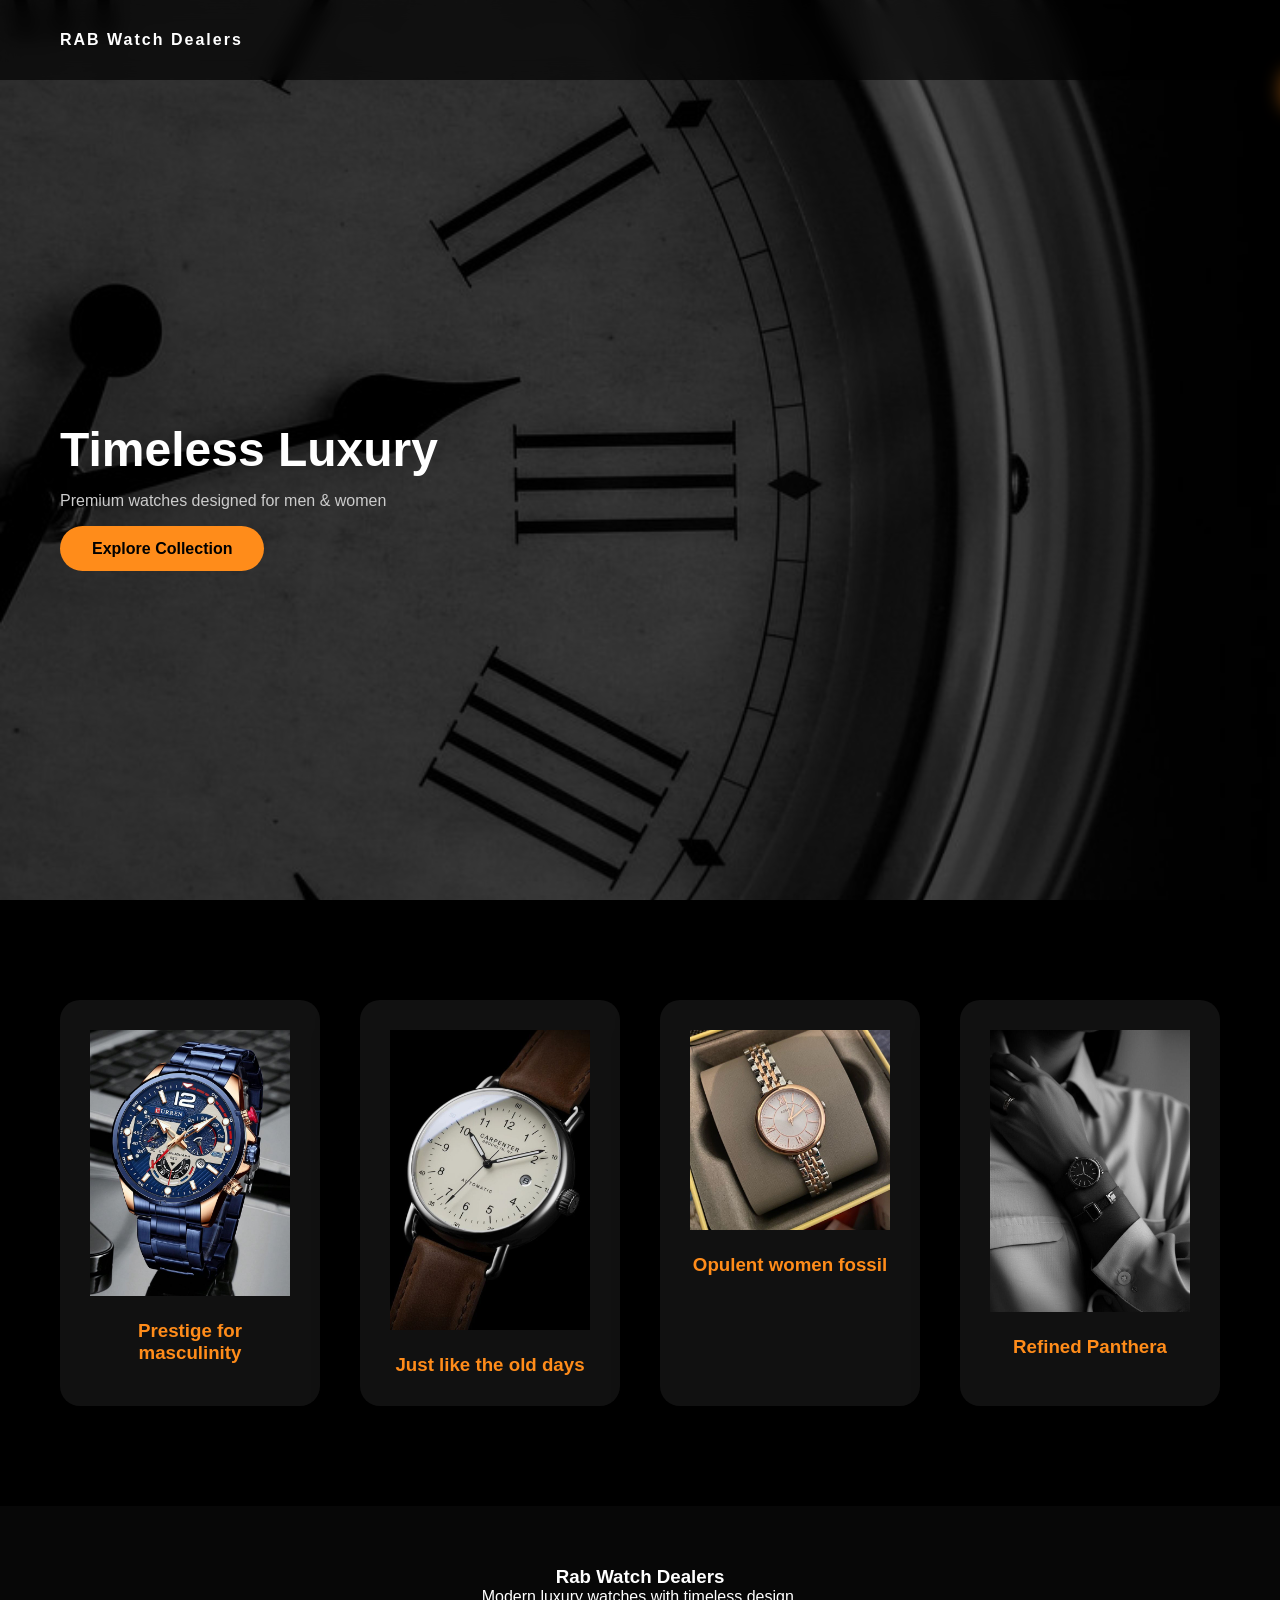
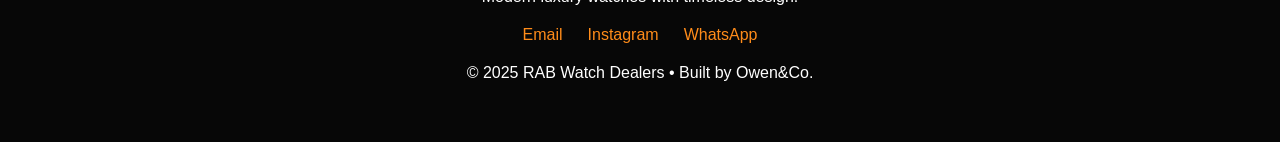
==== index.html @ 80308f70 "first commit" ====
<!DOCTYPE html>
<html lang="en">
<head>
  <meta charset="UTF-8">
  <meta name="viewport" content="width=device-width, initial-scale=1.0">
  <title>RAB Watch Dealers</title>
  <link rel="stylesheet" href="style.css">
  <link href="https://fonts.googleapis.com/css2?family=Playfair+Display:wght@500;600&family=Montserrat:wght@400;500;600&display=swap" rel="stylesheet">
</head>
<body>

  
  <nav class="navbar">
    <div class="logo">RAB Watch Dealers</div>
    <div class="menu-toggle" id="menuToggle">☰</div>

    <ul class="nav-links" id="navLinks">
      <li><a href="index.html" class="active">Home</a></li>
      <li><a href="products.html">Collections</a></li>
      <li><a href="contactus.html">Contact</a></li>
      <li><a href="about.html">About</a></li>
    </ul>
  </nav>

  <section class="hero" id="home">
    <div class="hero-text fade">
      <h1>Timeless Luxury</h1>
      <p>Premium watches designed for men & women</p>
      <a href="products.html" class="cta-btn">Explore Collection</a>
    </div>
  </section>

  
  <section class="collections" id="collections">
    <div class="collection-card fade">
      <img src="images/rabcurren.jpg" alt="Men Watch">
      <h3>Prestige for masculinity</h3>
    </div>

    <div class="collection-card fade">
      <img src="images/rabCarpenter.jpg" alt="Men Watch">
      <h3>Just like the old days</h3>
    </div>

    <div class="collection-card fade">
      <img src="images/rabfossil.jpg" alt="Women Watch">
      <h3>Opulent women fossil</h3>
    </div>

     <div class="collection-card fade">
      <img src="images/rabPanthera.jpg" alt="Women Watch">
      <h3>Refined Panthera</h3>
    </div>
  
  </section>
  

  
  <footer class="footer" id="footer">
    <div class="footer-content fade">
      <h3>Rab Watch Dealers</h3>
      <p>Modern luxury watches with timeless design.</p>

      <div class="socials">
        <a href="mailto:owenicardi254@gmail.com">Email</a>
        <a href="https://instagram.com/owenicardi17" target="_blank">Instagram</a>
        <a href="https://wa.me/254742184483" target="_blank">WhatsApp</a>
      </div>

      <span class="copyright">
        © 2025 RAB Watch Dealers • Built by Owen&Co.
      </span>
    </div>
  </footer>

  <script>
    
    const menuToggle = document.getElementById("menuToggle");
    const navLinks = document.getElementById("navLinks");

    menuToggle.addEventListener("click", () => {
      navLinks.classList.toggle("show");
    });

    
    const faders = document.querySelectorAll(".fade");

    const appearOnScroll = new IntersectionObserver(entries => {
      entries.forEach(entry => {
        if (entry.isIntersecting) {
          entry.target.classList.add("show");
        }
      });
    }, { threshold: 0.2 });

    faders.forEach(fade => {
      appearOnScroll.observe(fade);
    });
  </script>
  <script>
  const navbar = document.querySelector(".navbar");

  window.addEventListener("scroll", () => {
    if (window.scrollY > 60) {
      navbar.classList.add("scrolled");
    } else {
      navbar.classList.remove("scrolled");
    }
  });
</script>


</body>
</html>
---- style.css ----
* {
  margin: 0;
  padding: 0;
  box-sizing: border-box;
  font-family: Arial, sans-serif;
  scroll-behavior: smooth;
}

body {
  background: #0b0b0b;
  color: #ffffff;
}


.navbar {
  position: fixed;
  top: 0;
  width: 100%;
  height: 80px;
  padding: 0 60px;
  display: flex;
  justify-content: space-between;
  align-items: center;
  background: rgba(0,0,0,0.65);
  backdrop-filter: blur(10px);
  z-index: 1000;
}

.navbar.scrolled {
  background: rgba(10, 10, 10, 0.85);
  box-shadow: 0 10px 30px rgba(0,0,0,0.7);
}

.nav-links {
  position: fixed;
  top: 0;
  right: -250px; 
  height: 100vh;
  width: 250px;
  background: #111;
  display: flex;
  flex-direction: column;
  gap: 20px;
  padding-top: 80px;
  transition: right 0.4s ease; 
  z-index: 999;
}

.nav-links.show {
  right: 0;
}

.nav-links li a {
  color: white;
  font-size: 18px;
}


.nav-links a {
  position: relative;
  padding: 10px 18px;
  border-radius: 14px;

  background: rgba(255, 255, 255, 0.08);
  backdrop-filter: blur(10px);
  -webkit-backdrop-filter: blur(10px);

  border: 1px solid rgba(255,255,255,0.15);
  transition: 
    transform 0.3s ease,
    box-shadow 0.3s ease,
    background 0.3s ease,
    color 0.3s ease;
}
.nav-links a:hover {
  color: #ff8c1a;
  transform: translateY(-2px);
  box-shadow:
    0 0 20px rgba(255,140,26,0.35),
    0 10px 25px rgba(0,0,0,0.7);
  background: rgba(255, 140, 26, 0.12);
}
.nav-links a.active {
  color: #ff8c1a;
  box-shadow:
    0 0 18px rgba(255,140,26,0.4);
}


.logo {
  font-weight: bold;
  letter-spacing: 2px;
}

.menu-toggle {
  display: none;
  font-size: 1.8rem;
  cursor: pointer;
}

.nav-links {
  list-style: none;
  display: flex;
  gap: 30px;
}

.nav-links a {
  color: white;
  text-decoration: none;
  transition: color 0.3s ease;
}

.nav-links a:hover,
.nav-links a.active {
  color: #ff8c1a;
}

.hero {
  min-height: 100vh;
  background-image: url("images/rabwd.jpg");
  background-size: cover;
  background-position: center;
  position: relative;

  display: flex;
  align-items: center;
  padding: 0 60px;
}

.hero::before {
  content: "";
  position: absolute;
  inset: 0;
  background: rgba(0,0,0,0.65);
}

.hero-text {
  position: relative;
  max-width: 500px;
  margin-top: 80px;
}

.hero-text h1 {
  font-size: 3rem;
  margin-bottom: 15px;
}

.hero-text p {
  color: #ccc;
  margin-bottom: 30px;
}

.cta-btn {
  padding: 14px 32px;
  background: #ff8c1a;
  color: black;
  border-radius: 30px;
  text-decoration: none;
  font-weight: bold;
}

.page-header {
  padding-top: 140px;
  text-align: center;
  margin-bottom: 60px;
}

.page-header p {
  color: #bbb;
}

.products-grid {
  display: grid;
  grid-template-columns: repeat(auto-fit, minmax(220px, 1fr));
  gap: 30px;
  padding: 80px 60px;
}

.product-card {
  background: rgba(255, 255, 255, 0.08);
  backdrop-filter: blur(14px);
  -webkit-backdrop-filter: blur(14px);

  border: 1px solid rgba(255, 255, 255, 0.15);
  border-radius: 20px;

  padding: 25px;
  text-align: center;

  box-shadow: 0 20px 40px rgba(0,0,0,0.6);

  transition:
    transform 0.4s ease,
    box-shadow 0.4s ease,
    border 0.4s ease;
}

.product-card img {
  width: 100%;
  height: 220px;
  object-fit: cover;
  border-radius: 12px;
  transition: transform 0.4s ease;
}

.product-card h3 {
  margin: 15px 0 8px;
  font-size: 1.05rem;
  letter-spacing: 1px;
}

.product-card p {
  color: #ff8c1a;
  font-weight: bold;
  font-size: 0.95rem;
}

.product-card:hover {
  transform: translateY(-12px);
  border: 1px solid rgba(255, 140, 26, 0.5);
  box-shadow:
    0 30px 60px rgba(0,0,0,0.8),
    0 0 25px rgba(255,140,26,0.25);
}

.product-card:hover img {
  transform: scale(1.08);
}

.collections {
  padding: 100px 60px;
  display: flex;
  justify-content: center;
  gap: 40px;
}

.collection-card {
  background: #111;
  padding: 30px;
  border-radius: 20px;
  width: 260px;
  text-align: center;
  animation: float 4s ease-in-out infinite;
  box-shadow: 0 20px 40px rgba(0,0,0,0.6);
  text-decoration: none;
  color: white;
}

.collection-card img {
  width: 100%;
  margin-bottom: 20px;
}

.collection-card h3 {
  color: #ff8c1a;
}

@keyframes float {
  0%, 100% { transform: translateY(0); }
  50% { transform: translateY(-12px); }
}

.footer {
  background: #070707;
  padding: 60px 20px;
  text-align: center;
}

.socials {
  margin: 20px 0;
  display: flex;
  justify-content: center;
  gap: 25px;
}

.socials a {
  color: #ff8c1a;
  text-decoration: none;
}

.fade {
  opacity: 0;
  transform: translateY(30px);
  transition: all 0.8s ease;
}

.fade.show {
  opacity: 1;
  transform: translateY(0);
}

@media (max-width: 768px) {
  .menu-toggle {
    display: block;
  }

  .nav-links {
    position: absolute;
    top: 80px;
    left: 0;
    width: 100%;
    background: #0b0b0b;
    flex-direction: column;
    align-items: center;
    display: none;
    padding: 25px 0;
  }

  .nav-links.show {
    display: flex;
  }

  .hero {
    text-align: center;
    padding: 0 20px;
  }

  .hero-text {
    margin-top: 100px;
  }

  .collections {
    flex-direction: column;
    align-items: center;
  }

  .products-grid {
    padding: 60px 20px;
    gap: 20px;
  }

  .product-card img {
    height: 180px;
  }
}

.contact-section {
  min-height: 100vh;
  padding: 160px 20px 100px;
  display: flex;
  flex-direction: column;
  align-items: center;
  text-align: center;
}

.contact-section h2 {
  font-size: 2.4rem;
  letter-spacing: 2px;
  margin-bottom: 15px;
}

.contact-section p {
  color: #cfcfcf;
  max-width: 600px;
  line-height: 1.7;
}

.contact-wrapper {
  width: 100%;
  max-width: 900px;
  margin-top: 70px;
  display: grid;
  grid-template-columns: 1fr 1fr;
  gap: 40px;
}

.contact-info,
.contact-socials {
  background: rgba(255, 255, 255, 0.07);
  backdrop-filter: blur(18px);
  -webkit-backdrop-filter: blur(18px);
  border: 1px solid rgba(255, 255, 255, 0.15);
  border-radius: 22px;
  padding: 40px 35px;
  box-shadow: 0 25px 50px rgba(0,0,0,0.65);
  transition: transform 0.4s ease, box-shadow 0.4s ease;
}

.contact-info:hover,
.contact-socials:hover {
  transform: translateY(-8px);
  box-shadow: 0 35px 70px rgba(0,0,0,0.8);
}

.info-box {
  margin-bottom: 30px;
}

.info-box:last-child {
  margin-bottom: 0;
}

.info-box span {
  display: block;
  font-size: 0.7rem;
  letter-spacing: 3px;
  color: #ff8c1a;
  margin-bottom: 6px;
}

.info-box p {
  font-size: 1.15rem;
  font-weight: 600;
}

.contact-socials h3 {
  margin-bottom: 25px;
  letter-spacing: 1.5px;
}

.social-icons {
  display: flex;
  flex-direction: column;
  gap: 18px;
}

.social-icons a {
  padding: 14px 18px;
  border-radius: 40px;
  background: rgba(255, 140, 26, 0.12);
  border: 1px solid rgba(255, 140, 26, 0.45);
  color: #ff8c1a;
  text-decoration: none;
  font-weight: 600;
  transition: all 0.35s ease;
}

.social-icons a:hover {
  background: rgba(255, 140, 26, 0.28);
  box-shadow: 0 0 30px rgba(255, 140, 26, 0.55);
  transform: translateY(-3px);
}

@media (max-width: 768px) {
  .contact-wrapper {
    grid-template-columns: 1fr;
  }

  .contact-section h2 {
    font-size: 2rem;
  }
}

.about-hero {
  min-height: 70vh;
  padding: 180px 20px 120px;
  text-align: center;
  background: linear-gradient(
    rgba(0,0,0,0.7),
    rgba(0,0,0,0.9)
  ), url("images/rabwd.jpg");
  background-size: cover;
  background-position: center;
}

.about-hero h1 {
  font-size: 3rem;
  margin-bottom: 20px;
}

.about-hero p {
  max-width: 700px;
  margin: auto;
  color: #d0d0d0;
  line-height: 1.8;
}
.about-section {
  max-width: 900px;
  margin: 120px auto;
  padding: 0 20px;
  text-align: center;
}

.about-section h2 {
  font-size: 2rem;
  margin-bottom: 20px;
}

.about-section p {
  color: #cfcfcf;
  line-height: 1.8;
}

.ceo-section {
  max-width: 1000px;
  margin: 140px auto;
  padding: 0 20px;
  display: flex;
  align-items: center;
  gap: 60px;
}

.ceo-img {
  width: 300px;
  border-radius: 20px;
  box-shadow: 0 30px 60px rgba(0,0,0,0.7);
}

.ceo-text h2 {
  margin-bottom: 20px;
}

.ceo-text p {
  color: #d0d0d0;
  line-height: 1.8;
}

@media (max-width: 768px) {
  .about-hero h1 {
    font-size: 2.2rem;
  }

  .ceo-section {
    flex-direction: column;
    text-align: center;
  }

  .ceo-img {
    width: 240px;
  }
}

.menu-icon {
  display: none;
  font-size: 1.9rem;
  cursor: pointer;
  color: #fff;
}

@media (max-width: 768px) {
  .menu-icon {
    display: block;
  }

  .nav-links {
    position: absolute;
    top: 80px;
    left: 0;
    width: 100%;
    background: #0b0b0b;
    flex-direction: column;
    align-items: center;
    display: none;
    padding: 25px 0;
  }

  .nav-links.show {
    display: flex;
  }
}

.products-grid {
  display: grid;
  grid-template-columns: repeat(auto-fit, minmax(230px, 1fr));
  gap: 30px;
  padding: 120px 60px 80px;
  max-width: 1200px;
  margin: auto;
  background: transparent;
}

.products-grid a {
  display: flex;
  flex-direction: column;
  justify-content: space-between;

  background: rgba(255, 255, 255, 0.08);
  border: 1px solid rgba(255, 255, 255, 0.16);

  border-radius: 18px;
  padding: 18px;

  backdrop-filter: blur(14px);
  -webkit-backdrop-filter: blur(14px);

  text-decoration: none;
  color: white;
  box-shadow: 0 18px 35px rgba(0,0,0,0.55);

  transition: 
    transform .35s ease,
    box-shadow .35s ease,
    border .35s ease;
}

.products-grid img {
  width: 100%;
  height: 220px;
  object-fit: cover;
  border-radius: 12px;
  margin-bottom: 12px;
  transition: transform .35s ease;
}

.products-grid h3 {
  font-size: 1.05rem;
  letter-spacing: .8px;
  margin: 6px 0 4px;
  color: #ffb347;  
}

.products-grid p {
  margin-top: auto;
  font-size: .95rem;
  font-weight: 700;
  color: #ff8c1a;
}

.products-grid a:hover {
  transform: translateY(-10px);
  border-color: rgba(255,140,26,.55);
  box-shadow:
    0 28px 55px rgba(0,0,0,.8),
    0 0 24px rgba(255,140,26,.28);
}

.products-grid a:hover img {
  transform: scale(1.05);
}

@media (max-width: 768px){
  .products-grid{
    padding: 100px 20px 60px;
    gap: 20px;
  }

  .products-grid img{
    height: 180px;
  }
}
.product-categories{
  text-align:center;
  padding:60px 20px 10px;
}

.product-categories h2{
  color:white;
  font-size:2.2rem;
  margin-bottom:25px;
  letter-spacing:1px;
}

.category-buttons{
  display:flex;
  justify-content:center;
  gap:20px;
  flex-wrap:wrap;
}

.cat-btn{
  padding:14px 26px;
  border-radius:50px;
  text-decoration:none;
  font-weight:600;
  letter-spacing:1px;
  background:#0d0d0d;
  color:#ffcc66;
  border:1px solid #ffcc66;
  transition:0.3s;
}

.cat-btn:hover{
  background:#ffcc66;
  color:#0d0d0d;
}

html{
  scroll-behavior:smooth;
}
.product-categories{
  padding-top: 120px;
}

.product-slogan {
  display: flex;
  justify-content: center;
  margin: 40px 0 60px;
}

.slogan-glass {
  background: rgba(255, 255, 255, 0.08);
  backdrop-filter: blur(12px);
  -webkit-backdrop-filter: blur(12px);
  border: 1px solid rgba(255, 255, 255, 0.15);
  border-radius: 20px;
  padding: 20px 40px;
  text-align: center;
  color: #ff8c1a;
  font-weight: bold;
  font-size: 1.2rem;
  box-shadow: 0 15px 30px rgba(0,0,0,0.5);
  transition: transform 0.3s ease, box-shadow 0.3s ease;
}

.slogan-glass:hover {
  transform: translateY(-5px);
  box-shadow: 0 20px 35px rgba(0,0,0,0.6), 0 0 25px rgba(255,140,26,0.3);
}
body {
  background:#000;  
}

.product-container h2,
.product-container p,
.product-container .price {
  color:#ffffff;
}

.btn {
  background:#ffffff;
  color:#000000;
}

.btn:hover{
  opacity:.8;
}
.contact-whatsapp{
  text-align:center;
  margin-top:40px;
  padding:30px 20px;
  background:#0f1320; 
  border-radius:18px;
  border:1px solid rgba(255,255,255,0.08);
}

.contact-whatsapp h3{
  color:white;
  font-family:'Playfair Display', serif;
  font-size:24px;
  margin-bottom:8px;
}

.contact-whatsapp p{
  color:#d6d6d6;
  font-family:'Montserrat', sans-serif;
  margin-bottom:18px;
}

.order-whatsapp{
  background:#25D366;
  color:#fff;
  padding:12px 26px;
  border-radius:30px;
  font-weight:600;
  text-decoration:none;
  display:inline-block;
  font-family:'Montserrat', sans-serif;
  transition:.3s;
  box-shadow:0 4px 12px rgba(0,0,0,0.25);
}

.order-whatsapp:hover{
  transform:translateY(-2px);
  box-shadow:0 6px 18px rgba(0,0,0,0.35);
}
.product-card{
  position: relative;
}

.add-cart{
  position: absolute;
  top: 10px;
  right: 10px;
  background: black;
  color: white;
  border: none;
  font-size: 18px;
  padding: 6px;
  border-radius: 6px;
  cursor: pointer;
}

.cart-container {
  max-width: 1000px;
  margin: 2rem auto;
  padding: 1rem;
}

.cart-item {
  display: flex;
  align-items: center;
  border-bottom: 1px solid #ddd;
  padding: 1rem 0;
  gap: 1rem;
}

.cart-item img {
  width: 100px;
  height: 100px;
  object-fit: cover;
  border-radius: 8px;
}

.item-details {
  flex: 1;
}

.item-details h4 {
  margin: 0;
  font-size: 1.2rem;
  font-weight: 600;
}

.item-details p {
  margin: 0.2rem 0;
  font-size: 1rem;
  color: white;
}

.remove-item {
  background-color: #ff4d4d;
  border: none;
  color: white;
  padding: 0.4rem 0.8rem;
  border-radius: 5px;
  cursor: pointer;
  font-weight: 500;
  margin-top: 0.5rem;
}

.remove-item:hover {
  background-color: #e60000;
}

.cart-total {
  text-align: right;
  margin-top: 1.5rem;
  font-size: 1.3rem;
  font-weight: 600;
}

.clear-cart-btn {
  background-color: #333;
  color: white;
  padding: 0.6rem 1.2rem;
  border: none;
  border-radius: 6px;
  cursor: pointer;
  margin-top: 1rem;
  float: right;
  font-weight: 500;
}

.clear-cart-btn:hover {
  background-color: #555;
}


@media screen and (max-width: 768px) {
  .cart-item {
    flex-direction: column;
    text-align: center;
  }

  .cart-item img {
    margin-bottom: 0.5rem;
  }

  .cart-total {
    text-align: center;
  }

  .clear-cart-btn {
    float: none;
    display: block;
    margin: 1rem auto 0;
  }
}
.checkout{
  background:#111;
  color:white;
  padding:12px 18px;
  border:none;
  border-radius:6px;
  cursor:pointer;
  font-weight:600;
}

.checkout:hover{
  opacity:.8;
}
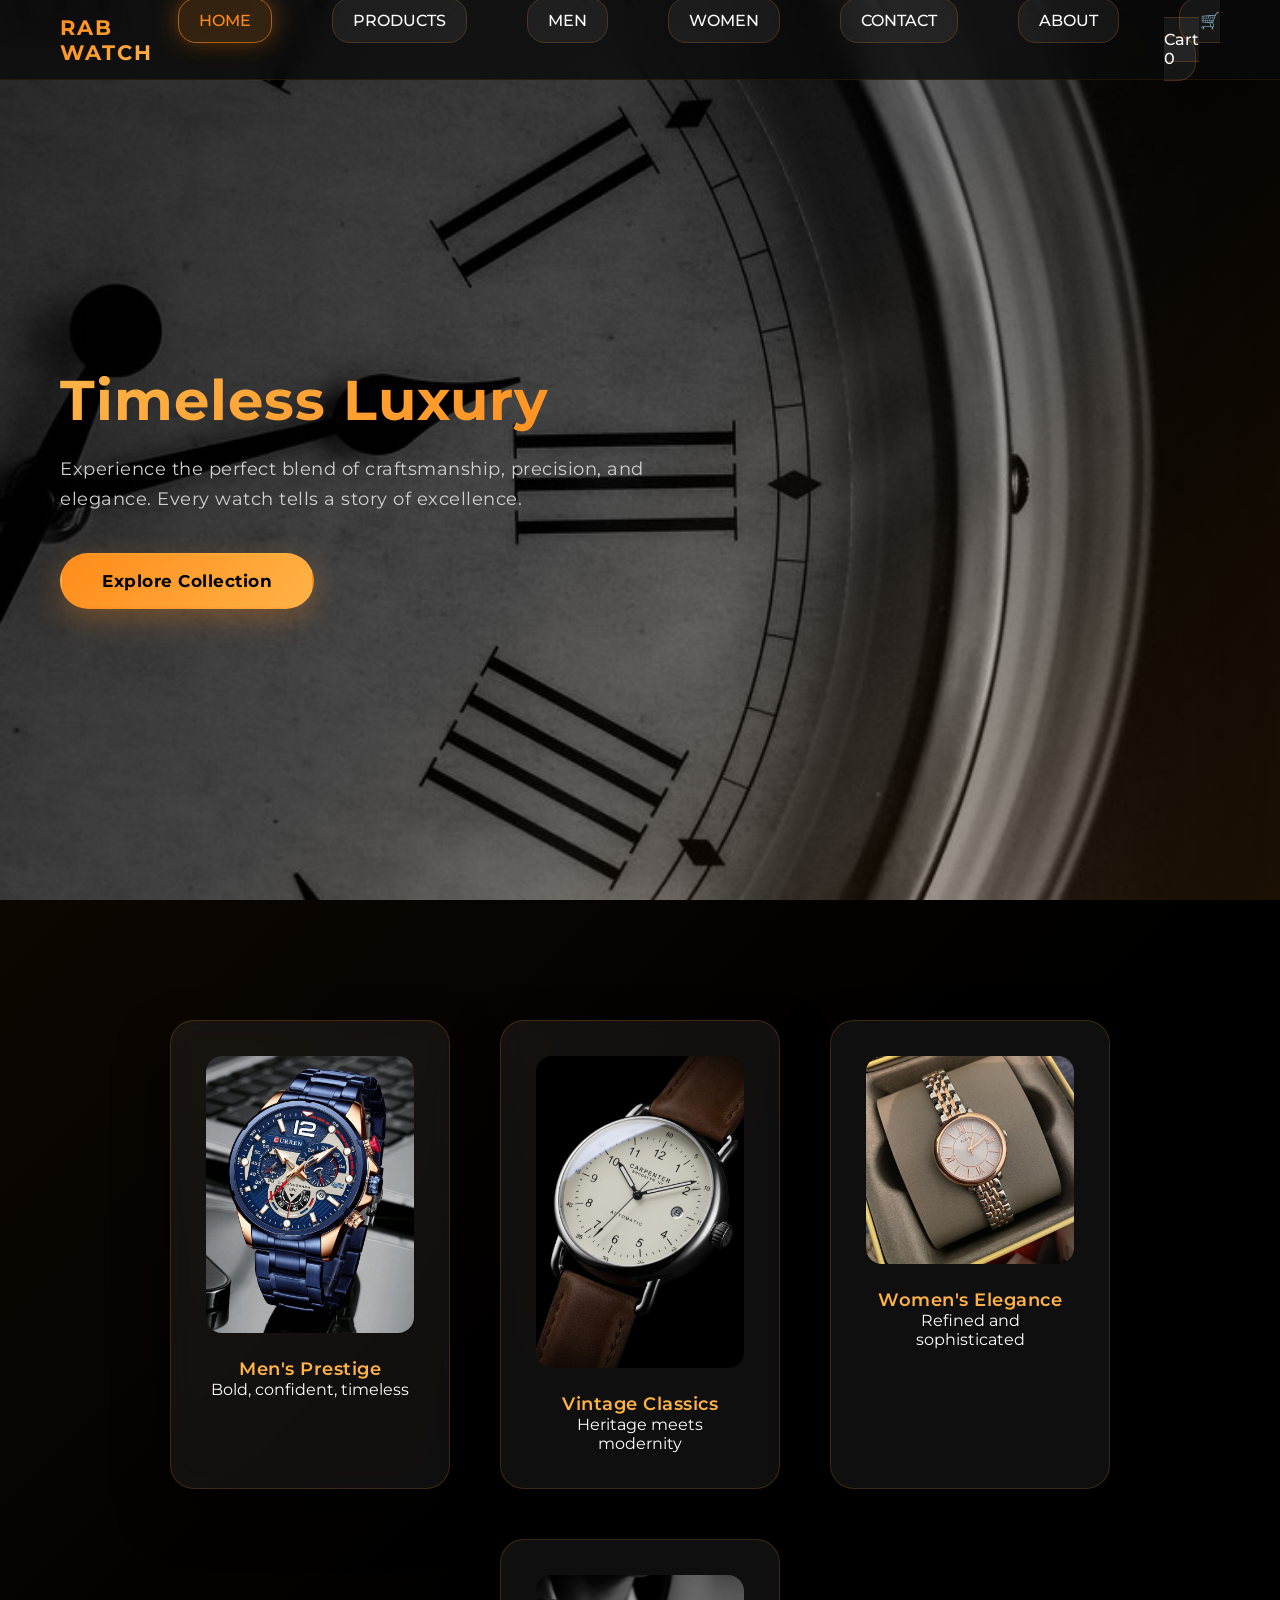
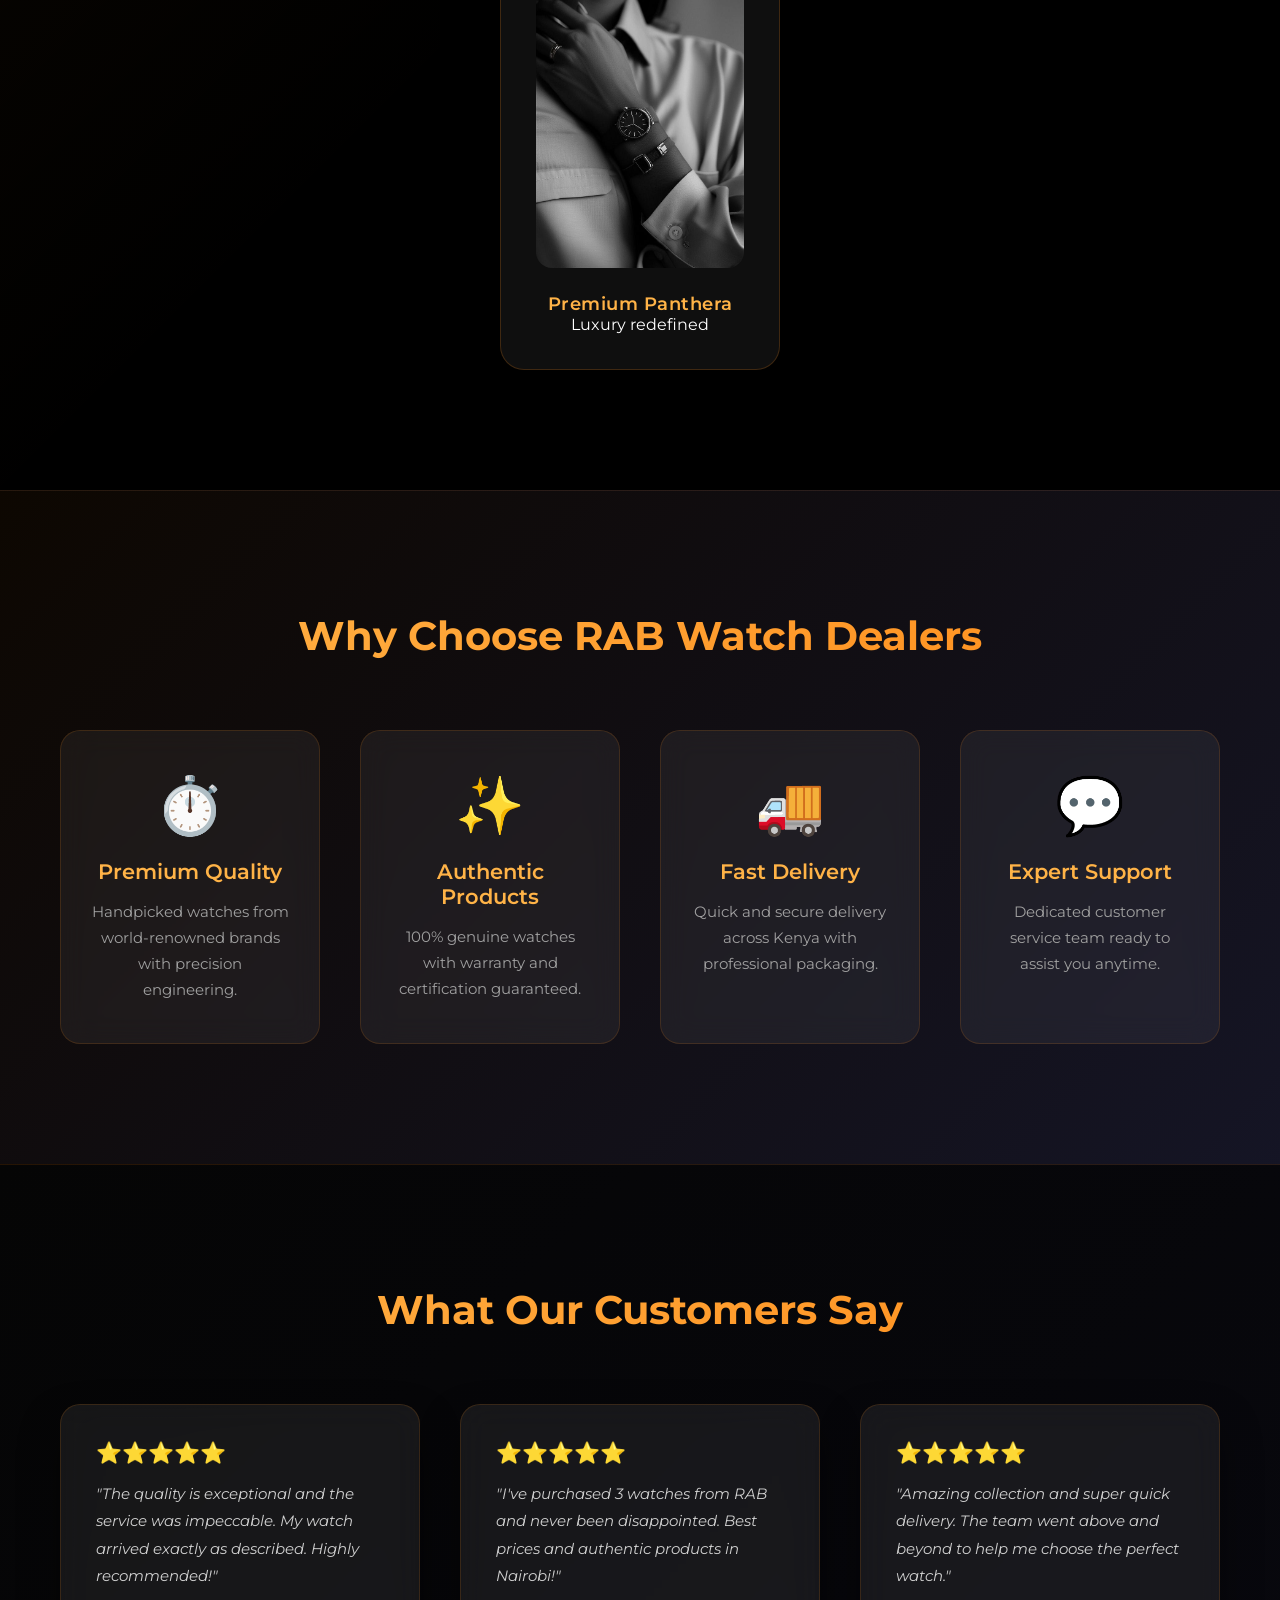
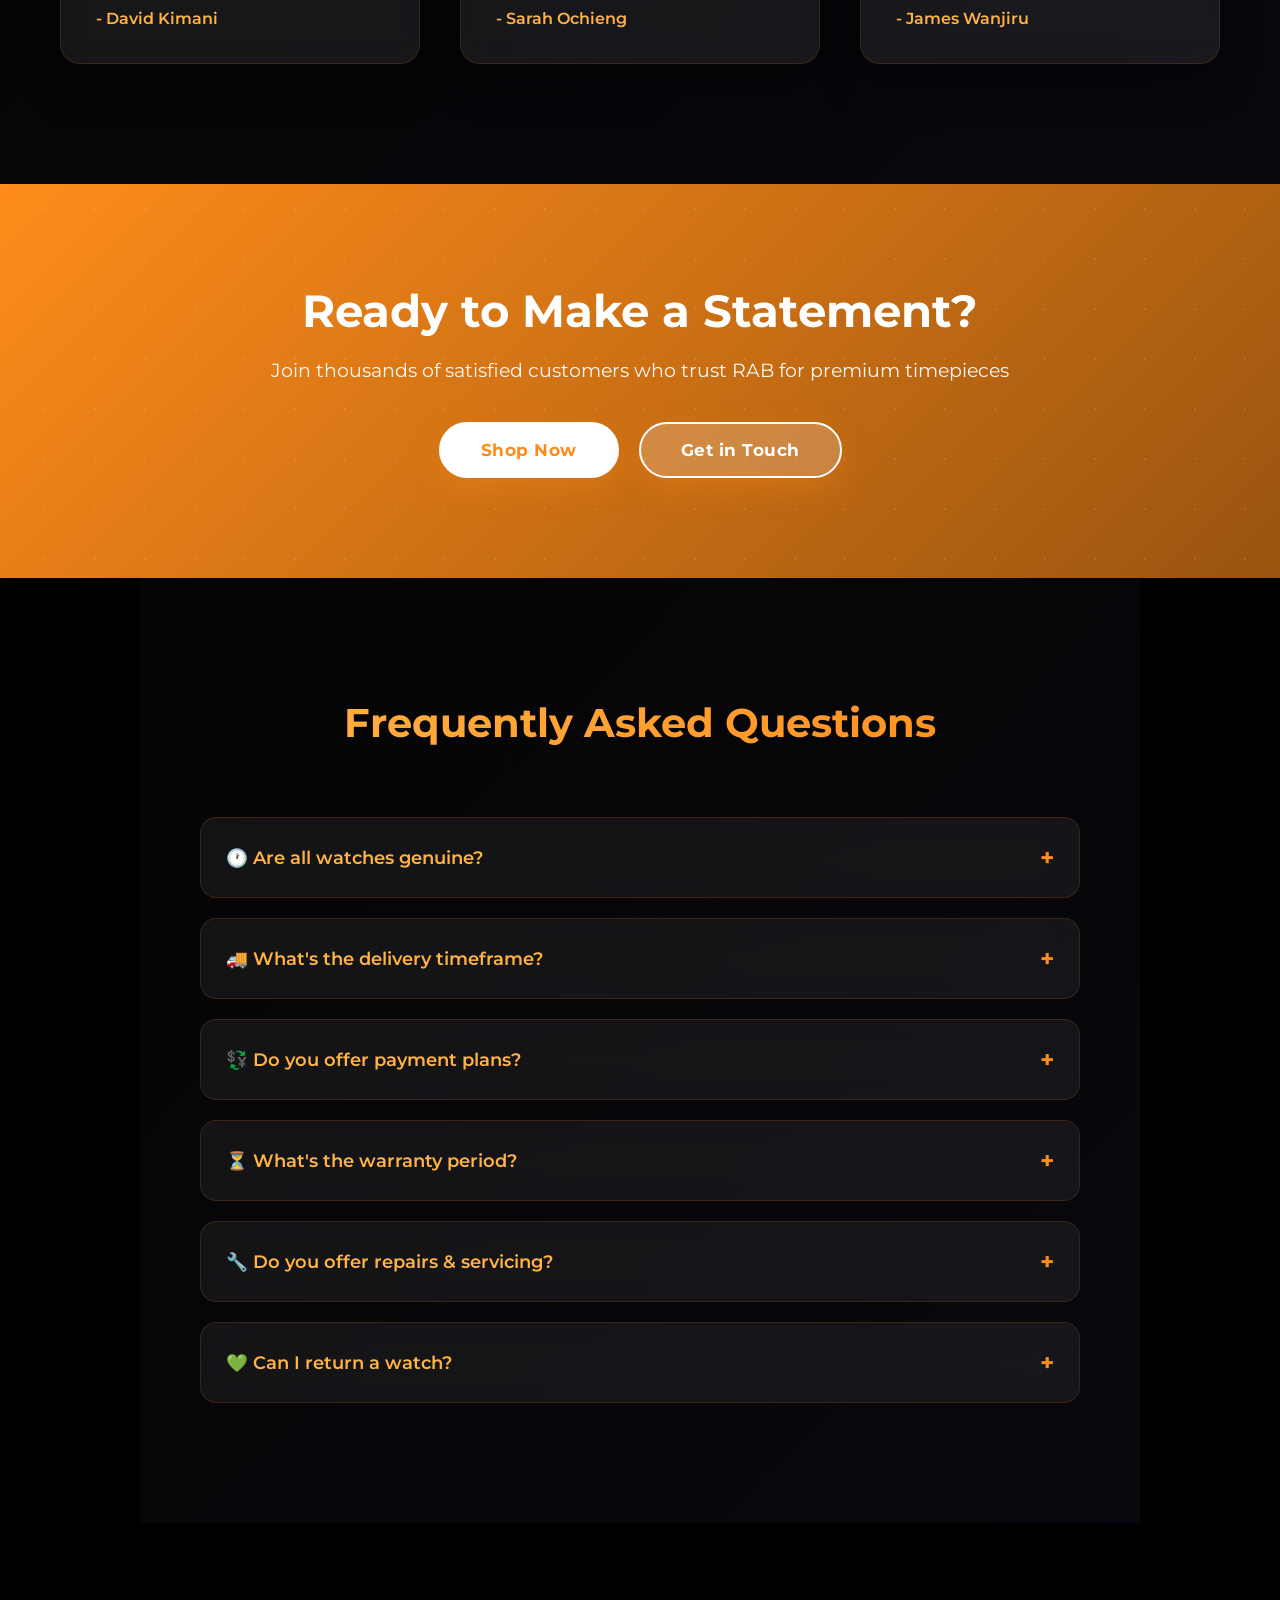
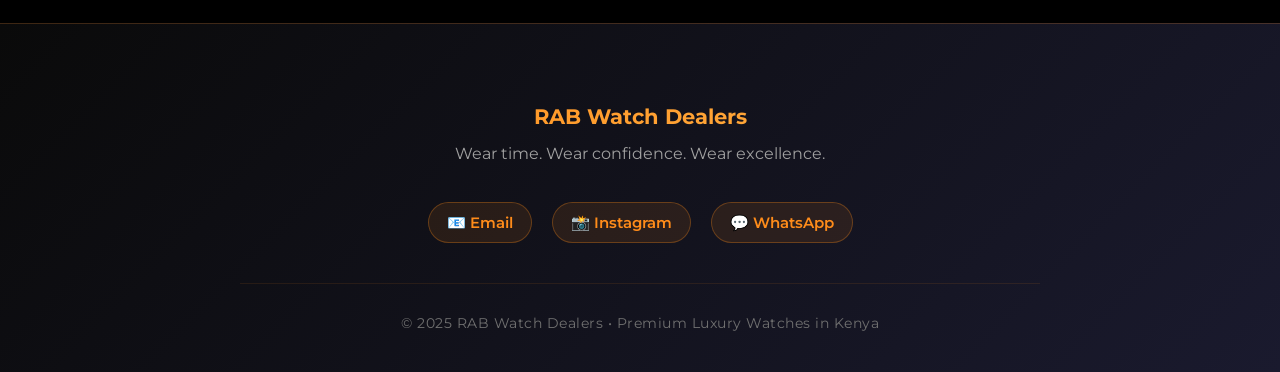
==== commit 9e3dc489: "Fix women.html product display and remove dropdown navigation menus - Changed .fade class opacity fr" ====
--- a/index.html
+++ b/index.html
@@ -3,86 +3,247 @@
 <head>
   <meta charset="UTF-8">
   <meta name="viewport" content="width=device-width, initial-scale=1.0">
-  <title>RAB Watch Dealers</title>
+  <title>RAB Watch Dealers - Premium Luxury Watches</title>
   <link rel="stylesheet" href="style.css">
-  <link href="https://fonts.googleapis.com/css2?family=Playfair+Display:wght@500;600&family=Montserrat:wght@400;500;600&display=swap" rel="stylesheet">
+  <link href="https://fonts.googleapis.com/css2?family=Playfair+Display:wght@500;600;700&family=Montserrat:wght@400;500;600;700&display=swap" rel="stylesheet">
 </head>
 <body>
 
-  
-  <nav class="navbar">
-    <div class="logo">RAB Watch Dealers</div>
+  <nav class="navbar" id="navbar">
+    <div class="logo">RAB WATCH</div>
     <div class="menu-toggle" id="menuToggle">☰</div>
 
     <ul class="nav-links" id="navLinks">
-      <li><a href="index.html" class="active">Home</a></li>
-      <li><a href="products.html">Collections</a></li>
-      <li><a href="contactus.html">Contact</a></li>
-      <li><a href="about.html">About</a></li>
+      <li><a href="index.html" class="active">HOME</a></li>
+      <li><a href="products.html">PRODUCTS</a></li>
+      <li><a href="men.html">MEN</a></li>
+      <li><a href="women.html">WOMEN</a></li>
+      <li><a href="contactus.html">CONTACT</a></li>
+      <li><a href="about.html">ABOUT</a></li>
+      <li><a href="cart.html">🛒 Cart <span id="cartCount">0</span></a></li>
     </ul>
   </nav>
 
   <section class="hero" id="home">
     <div class="hero-text fade">
       <h1>Timeless Luxury</h1>
-      <p>Premium watches designed for men & women</p>
+      <p>Experience the perfect blend of craftsmanship, precision, and elegance. Every watch tells a story of excellence.</p>
       <a href="products.html" class="cta-btn">Explore Collection</a>
     </div>
   </section>
 
-  
+  <!-- Featured Collections -->
   <section class="collections" id="collections">
     <div class="collection-card fade">
-      <img src="images/rabcurren.jpg" alt="Men Watch">
-      <h3>Prestige for masculinity</h3>
+      <img src="images/rabcurren.jpg" alt="Men's Premium Collection">
+      <h3>Men's Prestige</h3>
+      <p>Bold, confident, timeless</p>
     </div>
 
     <div class="collection-card fade">
-      <img src="images/rabCarpenter.jpg" alt="Men Watch">
-      <h3>Just like the old days</h3>
+      <img src="images/rabCarpenter.jpg" alt="Classic Collection">
+      <h3>Vintage Classics</h3>
+      <p>Heritage meets modernity</p>
     </div>
 
     <div class="collection-card fade">
-      <img src="images/rabfossil.jpg" alt="Women Watch">
-      <h3>Opulent women fossil</h3>
-    </div>
-
-     <div class="collection-card fade">
-      <img src="images/rabPanthera.jpg" alt="Women Watch">
-      <h3>Refined Panthera</h3>
-    </div>
-  
-  </section>
-  
-
-  
+      <img src="images/rabfossil.jpg" alt="Women's Luxury Collection">
+      <h3>Women's Elegance</h3>
+      <p>Refined and sophisticated</p>
+    </div>
+
+    <div class="collection-card fade">
+      <img src="images/rabPanthera.jpg" alt="Premium Collection">
+      <h3>Premium Panthera</h3>
+      <p>Luxury redefined</p>
+    </div>
+  </section>
+
+  <!-- Why Choose RAB -->
+  <section class="why-choose fade">
+    <h2>Why Choose RAB Watch Dealers</h2>
+    <div class="features-grid">
+      <div class="feature-card">
+        <div class="feature-icon">⏱️</div>
+        <h3>Premium Quality</h3>
+        <p>Handpicked watches from world-renowned brands with precision engineering.</p>
+      </div>
+      <div class="feature-card">
+        <div class="feature-icon">✨</div>
+        <h3>Authentic Products</h3>
+        <p>100% genuine watches with warranty and certification guaranteed.</p>
+      </div>
+      <div class="feature-card">
+        <div class="feature-icon">🚚</div>
+        <h3>Fast Delivery</h3>
+        <p>Quick and secure delivery across Kenya with professional packaging.</p>
+      </div>
+      <div class="feature-card">
+        <div class="feature-icon">💬</div>
+        <h3>Expert Support</h3>
+        <p>Dedicated customer service team ready to assist you anytime.</p>
+      </div>
+    </div>
+  </section>
+
+  <!-- Testimonials Section -->
+  <section class="testimonials fade">
+    <h2>What Our Customers Say</h2>
+    <div class="testimonials-grid">
+      <div class="testimonial-card">
+        <div class="stars">⭐⭐⭐⭐⭐</div>
+        <p>"The quality is exceptional and the service was impeccable. My watch arrived exactly as described. Highly recommended!"</p>
+        <h4>- David Kimani</h4>
+      </div>
+      <div class="testimonial-card">
+        <div class="stars">⭐⭐⭐⭐⭐</div>
+        <p>"I've purchased 3 watches from RAB and never been disappointed. Best prices and authentic products in Nairobi!"</p>
+        <h4>- Sarah Ochieng</h4>
+      </div>
+      <div class="testimonial-card">
+        <div class="stars">⭐⭐⭐⭐⭐</div>
+        <p>"Amazing collection and super quick delivery. The team went above and beyond to help me choose the perfect watch."</p>
+        <h4>- James Wanjiru</h4>
+      </div>
+    </div>
+  </section>
+
+  <!-- Call to Action -->
+  <section class="cta-section fade">
+    <div class="cta-content">
+      <h2>Ready to Make a Statement?</h2>
+      <p>Join thousands of satisfied customers who trust RAB for premium timepieces</p>
+      <div class="cta-buttons">
+        <a href="products.html" class="cta-btn primary">Shop Now</a>
+        <a href="contactus.html" class="cta-btn secondary">Get in Touch</a>
+      </div>
+    </div>
+  </section>
+
+  <!-- FAQ Section -->
+  <section class="faq-section fade">
+    <h2>Frequently Asked Questions</h2>
+    <div class="faq-container">
+      <div class="faq-item">
+        <div class="faq-question">
+          <h4>🕐 Are all watches genuine?</h4>
+          <span class="faq-toggle">+</span>
+        </div>
+        <div class="faq-answer">
+          <p>Yes! We guarantee 100% authentic watches with proper certification. Each timepiece is carefully inspected before delivery.</p>
+        </div>
+      </div>
+
+      <div class="faq-item">
+        <div class="faq-question">
+          <h4>🚚 What's the delivery timeframe?</h4>
+          <span class="faq-toggle">+</span>
+        </div>
+        <div class="faq-answer">
+          <p>We deliver across Kenya within 2-5 business days depending on location. Orders are securely packaged and tracked.</p>
+        </div>
+      </div>
+
+      <div class="faq-item">
+        <div class="faq-question">
+          <h4>💱 Do you offer payment plans?</h4>
+          <span class="faq-toggle">+</span>
+        </div>
+        <div class="faq-answer">
+          <p>Yes, we work with WhatsApp for custom payment arrangements. Contact us for flexible payment options on premium watches.</p>
+        </div>
+      </div>
+
+      <div class="faq-item">
+        <div class="faq-question">
+          <h4>⏳ What's the warranty period?</h4>
+          <span class="faq-toggle">+</span>
+        </div>
+        <div class="faq-answer">
+          <p>All watches come with a 1-year warranty covering manufacturing defects. Water resistance and battery are guaranteed.</p>
+        </div>
+      </div>
+
+      <div class="faq-item">
+        <div class="faq-question">
+          <h4>🔧 Do you offer repairs & servicing?</h4>
+          <span class="faq-toggle">+</span>
+        </div>
+        <div class="faq-answer">
+          <p>Yes! We provide professional repair and servicing for all watch brands. Contact us for maintenance packages.</p>
+        </div>
+      </div>
+
+      <div class="faq-item">
+        <div class="faq-question">
+          <h4>💚 Can I return a watch?</h4>
+          <span class="faq-toggle">+</span>
+        </div>
+        <div class="faq-answer">
+          <p>We offer a 30-day return policy on unworn watches. Items must be in original condition with packaging.</p>
+        </div>
+      </div>
+    </div>
+  </section>
+
+  <!-- Footer -->
   <footer class="footer" id="footer">
     <div class="footer-content fade">
-      <h3>Rab Watch Dealers</h3>
-      <p>Modern luxury watches with timeless design.</p>
+      <h3>RAB Watch Dealers</h3>
+      <p>Wear time. Wear confidence. Wear excellence.</p>
 
       <div class="socials">
-        <a href="mailto:owenicardi254@gmail.com">Email</a>
-        <a href="https://instagram.com/owenicardi17" target="_blank">Instagram</a>
-        <a href="https://wa.me/254742184483" target="_blank">WhatsApp</a>
+        <a href="mailto:owenicardi254@gmail.com">📧 Email</a>
+        <a href="https://instagram.com/owenicardi17" target="_blank">📸 Instagram</a>
+        <a href="https://wa.me/254742184483" target="_blank">💬 WhatsApp</a>
       </div>
 
       <span class="copyright">
-        © 2025 RAB Watch Dealers • Built by Owen&Co.
+        © 2025 RAB Watch Dealers • Premium Luxury Watches in Kenya
       </span>
     </div>
   </footer>
 
   <script>
-    
+    // Navbar scroll effect
+    const navbar = document.getElementById('navbar');
+    window.addEventListener('scroll', () => {
+      if (window.scrollY > 50) {
+        navbar.classList.add('scrolled');
+      } else {
+        navbar.classList.remove('scrolled');
+      }
+    });
+
+    // Mobile menu toggle
     const menuToggle = document.getElementById("menuToggle");
     const navLinks = document.getElementById("navLinks");
 
     menuToggle.addEventListener("click", () => {
       navLinks.classList.toggle("show");
-    });
-
-    
+      // Change icon between ☰ and ✕
+      menuToggle.textContent = navLinks.classList.contains("show") ? "✕" : "☰";
+    });
+
+    // Close menu when link is clicked
+    document.querySelectorAll(".nav-links a").forEach(link => {
+      link.addEventListener("click", () => {
+        navLinks.classList.remove("show");
+        menuToggle.textContent = "☰";
+      });
+    });
+
+    // FAQ Toggle
+    document.querySelectorAll(".faq-question").forEach(question => {
+      question.addEventListener("click", () => {
+        const item = question.parentElement;
+        item.classList.toggle("active");
+        const toggle = question.querySelector(".faq-toggle");
+        toggle.textContent = item.classList.contains("active") ? "−" : "+";
+      });
+    });
+
+    // Fade in animation
     const faders = document.querySelectorAll(".fade");
 
     const appearOnScroll = new IntersectionObserver(entries => {
@@ -91,24 +252,53 @@
           entry.target.classList.add("show");
         }
       });
-    }, { threshold: 0.2 });
+    }, { threshold: 0.1 });
 
     faders.forEach(fade => {
       appearOnScroll.observe(fade);
     });
+
+    // Navbar scroll effect
+    const navbar = document.querySelector(".navbar");
+    window.addEventListener("scroll", () => {
+      if (window.scrollY > 60) {
+        navbar.classList.add("scrolled");
+      } else {
+        navbar.classList.remove("scrolled");
+      }
+    });
+
+    // Mobile menu toggle
+    const menuToggle = document.getElementById("menuToggle");
+    const navLinks = document.getElementById("navLinks");
+    menuToggle.addEventListener("click", () => {
+      navLinks.classList.toggle("show");
+      menuToggle.textContent = navLinks.classList.contains("show") ? "✕" : "☰";
+    });
+
+    // Close menu when link is clicked
+    document.querySelectorAll(".nav-links a").forEach(link => {
+      link.addEventListener("click", () => {
+        navLinks.classList.remove("show");
+        menuToggle.textContent = "☰";
+      });
+    });
+
+    // Dropdown menu functionality
+    document.querySelectorAll(".dropdown-toggle").forEach(toggle => {
+      toggle.addEventListener("click", (e) => {
+        e.preventDefault();
+      });
+    });
+
+    // Cart count update
+    let cart = JSON.parse(localStorage.getItem("cart")) || [];
+    function updateCartCount() {
+      const count = cart.reduce((sum, item) => sum + item.qty, 0);
+      const countElement = document.getElementById("cartCount");
+      if (countElement) countElement.innerText = count;
+    }
+    updateCartCount();
   </script>
-  <script>
-  const navbar = document.querySelector(".navbar");
-
-  window.addEventListener("scroll", () => {
-    if (window.scrollY > 60) {
-      navbar.classList.add("scrolled");
-    } else {
-      navbar.classList.remove("scrolled");
-    }
-  });
-</script>
-
-
 </body>
 </html>
--- a/style.css
+++ b/style.css
@@ -3,13 +3,14 @@
   margin: 0;
   padding: 0;
   box-sizing: border-box;
-  font-family: Arial, sans-serif;
+  font-family: 'Montserrat', sans-serif;
   scroll-behavior: smooth;
 }
 
 body {
-  background: #0b0b0b;
+  background: linear-gradient(135deg, #0a0a0a 0%, #1a1a2e 100%);
   color: #ffffff;
+  min-height: 100vh;
 }
 
 
@@ -22,75 +23,77 @@
   display: flex;
   justify-content: space-between;
   align-items: center;
-  background: rgba(0,0,0,0.65);
-  backdrop-filter: blur(10px);
+  background: rgba(10, 10, 10, 0.8);
+  backdrop-filter: blur(15px);
+  -webkit-backdrop-filter: blur(15px);
   z-index: 1000;
+  border-bottom: 1px solid rgba(255, 140, 26, 0.1);
+  transition: all 0.3s ease;
 }
 
 .navbar.scrolled {
-  background: rgba(10, 10, 10, 0.85);
-  box-shadow: 0 10px 30px rgba(0,0,0,0.7);
+  background: rgba(10, 10, 10, 0.95);
+  box-shadow: 0 10px 40px rgba(0, 0, 0, 0.8);
+  border-bottom: 1px solid rgba(255, 140, 26, 0.2);
 }
 
 .nav-links {
-  position: fixed;
-  top: 0;
-  right: -250px; 
-  height: 100vh;
-  width: 250px;
-  background: #111;
+  list-style: none;
   display: flex;
-  flex-direction: column;
-  gap: 20px;
-  padding-top: 80px;
-  transition: right 0.4s ease; 
-  z-index: 999;
+  gap: 30px;
+}
+
+.nav-links li {
+  list-style: none;
 }
 
 .nav-links.show {
-  right: 0;
+  display: flex;
 }
 
 .nav-links li a {
   color: white;
-  font-size: 18px;
+  font-size: 16px;
+  font-weight: 500;
 }
 
 
 .nav-links a {
   position: relative;
-  padding: 10px 18px;
-  border-radius: 14px;
-
-  background: rgba(255, 255, 255, 0.08);
+  padding: 12px 20px;
+  border-radius: 18px;
+  margin: 0 15px;
+  background: rgba(255, 255, 255, 0.06);
   backdrop-filter: blur(10px);
   -webkit-backdrop-filter: blur(10px);
-
-  border: 1px solid rgba(255,255,255,0.15);
+  border: 1px solid rgba(255, 140, 26, 0.2);
   transition: 
     transform 0.3s ease,
     box-shadow 0.3s ease,
     background 0.3s ease,
     color 0.3s ease;
 }
-.nav-links a:hover {
-  color: #ff8c1a;
+
+.nav-links a:hover,
+.nav-links a.active {
+  color: #ffb347;
   transform: translateY(-2px);
   box-shadow:
-    0 0 20px rgba(255,140,26,0.35),
-    0 10px 25px rgba(0,0,0,0.7);
-  background: rgba(255, 140, 26, 0.12);
-}
-.nav-links a.active {
-  color: #ff8c1a;
-  box-shadow:
-    0 0 18px rgba(255,140,26,0.4);
+    0 0 25px rgba(255, 140, 26, 0.4),
+    0 10px 30px rgba(0, 0, 0, 0.7);
+  background: rgba(255, 140, 26, 0.15);
+  border-color: rgba(255, 140, 26, 0.6);
 }
 
 
 .logo {
   font-weight: bold;
   letter-spacing: 2px;
+  font-size: 1.3rem;
+  background: linear-gradient(135deg, #ff8c1a 0%, #ffb347 100%);
+  -webkit-background-clip: text;
+  -webkit-text-fill-color: transparent;
+  background-clip: text;
 }
 
 .menu-toggle {
@@ -121,43 +124,84 @@
   background-image: url("images/rabwd.jpg");
   background-size: cover;
   background-position: center;
+  background-attachment: fixed;
   position: relative;
-
   display: flex;
   align-items: center;
   padding: 0 60px;
+  overflow: hidden;
 }
 
 .hero::before {
   content: "";
   position: absolute;
   inset: 0;
-  background: rgba(0,0,0,0.65);
+  background: linear-gradient(135deg, rgba(0, 0, 0, 0.7) 0%, rgba(0, 0, 0, 0.5) 50%, rgba(255, 140, 26, 0.1) 100%);
 }
 
 .hero-text {
   position: relative;
-  max-width: 500px;
+  max-width: 600px;
   margin-top: 80px;
+  z-index: 2;
 }
 
 .hero-text h1 {
-  font-size: 3rem;
-  margin-bottom: 15px;
+  font-size: 3.5rem;
+  margin-bottom: 20px;
+  font-weight: 700;
+  letter-spacing: 1px;
+  background: linear-gradient(135deg, #ffb347 0%, #ff8c1a 100%);
+  -webkit-background-clip: text;
+  -webkit-text-fill-color: transparent;
+  background-clip: text;
+  line-height: 1.2;
 }
 
 .hero-text p {
-  color: #ccc;
-  margin-bottom: 30px;
+  color: #d0d0d0;
+  margin-bottom: 40px;
+  font-size: 1.15rem;
+  line-height: 1.6;
+  letter-spacing: 0.5px;
 }
 
 .cta-btn {
-  padding: 14px 32px;
-  background: #ff8c1a;
-  color: black;
-  border-radius: 30px;
+  padding: 16px 40px;
+  background: linear-gradient(135deg, #ff8c1a 0%, #ffb347 100%);
+  color: #000;
+  border-radius: 40px;
   text-decoration: none;
-  font-weight: bold;
+  font-weight: 700;
+  font-size: 1.05rem;
+  transition: all 0.3s ease;
+  box-shadow: 0 10px 30px rgba(255, 140, 26, 0.3);
+  display: inline-block;
+  letter-spacing: 0.5px;
+  border: 2px solid transparent;
+  position: relative;
+  overflow: hidden;
+}
+
+.cta-btn::before {
+  content: "";
+  position: absolute;
+  top: 0;
+  left: -100%;
+  width: 100%;
+  height: 100%;
+  background: rgba(255, 255, 255, 0.2);
+  transition: left 0.5s ease;
+}
+
+.cta-btn:hover::before {
+  left: 100%;
+}
+
+.cta-btn:hover {
+  transform: translateY(-4px);
+  box-shadow: 0 20px 50px rgba(255, 140, 26, 0.5);
+  background: linear-gradient(135deg, #ffb347 0%, #ff8c1a 100%);
 }
 
 .page-header {
@@ -166,8 +210,20 @@
   margin-bottom: 60px;
 }
 
+.page-header h1 {
+  font-size: 2.8rem;
+  margin-bottom: 15px;
+  background: linear-gradient(135deg, #ffb347 0%, #ff8c1a 100%);
+  -webkit-background-clip: text;
+  -webkit-text-fill-color: transparent;
+  background-clip: text;
+  font-weight: 700;
+}
+
 .page-header p {
-  color: #bbb;
+  color: #a0a0a0;
+  font-size: 1.1rem;
+  letter-spacing: 0.5px;
 }
 
 .products-grid {
@@ -178,111 +234,562 @@
 }
 
 .product-card {
+  background: rgba(255, 255, 255, 0.06);
+  backdrop-filter: blur(16px);
+  -webkit-backdrop-filter: blur(16px);
+  border: 1px solid rgba(255, 255, 255, 0.12);
+  border-radius: 22px;
+  padding: 28px;
+  text-align: center;
+  box-shadow: 0 25px 50px rgba(0, 0, 0, 0.6);
+  transition:
+    transform 0.4s cubic-bezier(0.23, 1, 0.320, 1),
+    box-shadow 0.4s ease,
+    border 0.4s ease,
+    background 0.4s ease;
+  position: relative;
+  overflow: hidden;
+}
+
+.product-card::before {
+  content: "";
+  position: absolute;
+  top: 0;
+  left: -100%;
+  width: 100%;
+  height: 100%;
+  background: linear-gradient(90deg, transparent, rgba(255, 140, 26, 0.1), transparent);
+  transition: left 0.5s ease;
+}
+
+.product-card:hover::before {
+  left: 100%;
+}
+
+.product-card img {
+  width: 100%;
+  height: 240px;
+  object-fit: cover;
+  border-radius: 16px;
+  transition: transform 0.4s cubic-bezier(0.23, 1, 0.320, 1);
+  margin-bottom: 15px;
+}
+
+.product-card h3 {
+  margin: 15px 0 8px;
+  font-size: 1.15rem;
+  letter-spacing: 1px;
+  color: #ffb347;
+  font-weight: 600;
+}
+
+.product-card p {
+  color: #ff8c1a;
+  font-weight: 700;
+  font-size: 1rem;
+  margin-bottom: 12px;
+}
+
+.product-card:hover {
+  transform: translateY(-15px);
+  border: 1px solid rgba(255, 140, 26, 0.5);
+  box-shadow:
+    0 40px 80px rgba(0, 0, 0, 0.8),
+    0 0 30px rgba(255, 140, 26, 0.3),
+    inset 0 1px 0 rgba(255, 255, 255, 0.1);
   background: rgba(255, 255, 255, 0.08);
+}
+
+.product-card:hover img {
+  transform: scale(1.1);
+}
+
+.collections {
+  padding: 120px 60px;
+  display: flex;
+  justify-content: center;
+  gap: 50px;
+  flex-wrap: wrap;
+  background: linear-gradient(135deg, rgba(255, 140, 26, 0.05) 0%, transparent 50%);
+}
+
+.collection-card {
+  background: rgba(255, 255, 255, 0.06);
   backdrop-filter: blur(14px);
   -webkit-backdrop-filter: blur(14px);
-
-  border: 1px solid rgba(255, 255, 255, 0.15);
-  border-radius: 20px;
-
-  padding: 25px;
-  text-align: center;
-
-  box-shadow: 0 20px 40px rgba(0,0,0,0.6);
-
-  transition:
-    transform 0.4s ease,
-    box-shadow 0.4s ease,
-    border 0.4s ease;
-}
-
-.product-card img {
-  width: 100%;
-  height: 220px;
-  object-fit: cover;
-  border-radius: 12px;
-  transition: transform 0.4s ease;
-}
-
-.product-card h3 {
-  margin: 15px 0 8px;
-  font-size: 1.05rem;
-  letter-spacing: 1px;
-}
-
-.product-card p {
-  color: #ff8c1a;
-  font-weight: bold;
-  font-size: 0.95rem;
-}
-
-.product-card:hover {
-  transform: translateY(-12px);
-  border: 1px solid rgba(255, 140, 26, 0.5);
-  box-shadow:
-    0 30px 60px rgba(0,0,0,0.8),
-    0 0 25px rgba(255,140,26,0.25);
-}
-
-.product-card:hover img {
-  transform: scale(1.08);
-}
-
-.collections {
-  padding: 100px 60px;
-  display: flex;
-  justify-content: center;
-  gap: 40px;
-}
-
-.collection-card {
-  background: #111;
-  padding: 30px;
-  border-radius: 20px;
-  width: 260px;
+  border: 1px solid rgba(255, 140, 26, 0.2);
+  padding: 35px;
+  border-radius: 24px;
+  width: 280px;
   text-align: center;
   animation: float 4s ease-in-out infinite;
-  box-shadow: 0 20px 40px rgba(0,0,0,0.6);
+  box-shadow: 0 25px 50px rgba(0, 0, 0, 0.6);
   text-decoration: none;
   color: white;
+  transition: all 0.4s cubic-bezier(0.23, 1, 0.320, 1);
+  cursor: pointer;
+  position: relative;
+  overflow: hidden;
+}
+
+.collection-card::before {
+  content: "";
+  position: absolute;
+  inset: 0;
+  background: linear-gradient(135deg, rgba(255, 140, 26, 0.1) 0%, transparent 50%);
+  opacity: 0;
+  transition: opacity 0.4s ease;
+}
+
+.collection-card:hover::before {
+  opacity: 1;
 }
 
 .collection-card img {
   width: 100%;
   margin-bottom: 20px;
+  border-radius: 16px;
+  transition: transform 0.4s ease;
 }
 
 .collection-card h3 {
-  color: #ff8c1a;
+  color: #ffb347;
+  font-size: 1.15rem;
+  font-weight: 600;
+  letter-spacing: 0.5px;
+}
+
+.collection-card:hover {
+  transform: translateY(-15px);
+  box-shadow: 0 40px 80px rgba(0, 0, 0, 0.8), 0 0 25px rgba(255, 140, 26, 0.3);
+  border-color: rgba(255, 140, 26, 0.5);
+  background: rgba(255, 255, 255, 0.08);
+  animation: none;
+}
+
+.collection-card:hover img {
+  transform: scale(1.08);
 }
 
 @keyframes float {
   0%, 100% { transform: translateY(0); }
-  50% { transform: translateY(-12px); }
-}
-
-.footer {
-  background: #070707;
-  padding: 60px 20px;
+  50% { transform: translateY(-15px); }
+}
+
+/* Why Choose Section */
+.why-choose {
+  padding: 120px 60px;
+  background: linear-gradient(135deg, rgba(255, 140, 26, 0.05) 0%, rgba(26, 26, 46, 0.8) 100%);
+  border-top: 1px solid rgba(255, 140, 26, 0.1);
+  border-bottom: 1px solid rgba(255, 140, 26, 0.1);
+}
+
+.why-choose h2 {
   text-align: center;
-}
-
-.socials {
-  margin: 20px 0;
+  font-size: 2.5rem;
+  margin-bottom: 70px;
+  background: linear-gradient(135deg, #ffb347 0%, #ff8c1a 100%);
+  -webkit-background-clip: text;
+  -webkit-text-fill-color: transparent;
+  background-clip: text;
+  font-weight: 700;
+}
+
+.features-grid {
+  display: grid;
+  grid-template-columns: repeat(auto-fit, minmax(250px, 1fr));
+  gap: 40px;
+  max-width: 1200px;
+  margin: 0 auto;
+}
+
+.feature-card {
+  background: rgba(255, 255, 255, 0.06);
+  backdrop-filter: blur(14px);
+  -webkit-backdrop-filter: blur(14px);
+  border: 1px solid rgba(255, 140, 26, 0.15);
+  border-radius: 20px;
+  padding: 40px 30px;
+  text-align: center;
+  transition: all 0.4s cubic-bezier(0.23, 1, 0.320, 1);
+}
+
+.feature-icon {
+  font-size: 3.5rem;
+  margin-bottom: 20px;
+  transition: transform 0.4s ease;
+}
+
+.feature-card h3 {
+  font-size: 1.3rem;
+  margin-bottom: 15px;
+  color: #ffb347;
+  font-weight: 600;
+}
+
+.feature-card p {
+  color: #a0a0a0;
+  line-height: 1.7;
+  font-size: 0.95rem;
+}
+
+.feature-card:hover {
+  transform: translateY(-10px);
+  background: rgba(255, 255, 255, 0.08);
+  border-color: rgba(255, 140, 26, 0.4);
+  box-shadow: 0 30px 60px rgba(0, 0, 0, 0.5), 0 0 20px rgba(255, 140, 26, 0.2);
+}
+
+.feature-card:hover .feature-icon {
+  transform: scale(1.15) rotate(10deg);
+}
+
+/* Testimonials Section */
+.testimonials {
+  padding: 120px 60px;
+  background: linear-gradient(135deg, rgba(10, 10, 10, 0.5) 0%, rgba(26, 26, 46, 0.3) 100%);
+}
+
+.testimonials h2 {
+  text-align: center;
+  font-size: 2.5rem;
+  margin-bottom: 70px;
+  background: linear-gradient(135deg, #ffb347 0%, #ff8c1a 100%);
+  -webkit-background-clip: text;
+  -webkit-text-fill-color: transparent;
+  background-clip: text;
+  font-weight: 700;
+}
+
+.testimonials-grid {
+  display: grid;
+  grid-template-columns: repeat(auto-fit, minmax(300px, 1fr));
+  gap: 40px;
+  max-width: 1200px;
+  margin: 0 auto;
+}
+
+.testimonial-card {
+  background: rgba(255, 255, 255, 0.07);
+  backdrop-filter: blur(16px);
+  -webkit-backdrop-filter: blur(16px);
+  border: 1px solid rgba(255, 140, 26, 0.15);
+  border-radius: 20px;
+  padding: 35px;
+  transition: all 0.4s cubic-bezier(0.23, 1, 0.320, 1);
+  box-shadow: 0 20px 40px rgba(0, 0, 0, 0.4);
+  position: relative;
+  overflow: hidden;
+}
+
+.testimonial-card::before {
+  content: "";
+  position: absolute;
+  top: 0;
+  left: -100%;
+  width: 100%;
+  height: 2px;
+  background: linear-gradient(90deg, transparent, #ff8c1a, transparent);
+  transition: left 0.5s ease;
+}
+
+.testimonial-card:hover::before {
+  left: 100%;
+}
+
+.stars {
+  font-size: 1.3rem;
+  margin-bottom: 15px;
+  display: block;
+}
+
+.testimonial-card p {
+  color: #d0d0d0;
+  line-height: 1.8;
+  margin-bottom: 20px;
+  font-style: italic;
+  font-size: 0.95rem;
+}
+
+.testimonial-card h4 {
+  color: #ffb347;
+  font-size: 1rem;
+  margin: 0;
+  font-weight: 600;
+}
+
+.testimonial-card:hover {
+  transform: translateY(-10px);
+  background: rgba(255, 255, 255, 0.09);
+  border-color: rgba(255, 140, 26, 0.4);
+  box-shadow: 0 35px 70px rgba(0, 0, 0, 0.6), 0 0 25px rgba(255, 140, 26, 0.25);
+}
+
+/* CTA Section */
+.cta-section {
+  padding: 100px 40px;
+  background: linear-gradient(135deg, #ff8c1a 0%, rgba(255, 140, 26, 0.6) 100%);
+  text-align: center;
+  position: relative;
+  overflow: hidden;
+}
+
+.cta-section::before {
+  content: "";
+  position: absolute;
+  top: 0;
+  left: -100%;
+  width: 200%;
+  height: 100%;
+  background: radial-gradient(circle, rgba(255, 255, 255, 0.1) 1px, transparent 1px);
+  background-size: 50px 50px;
+  animation: moveBackground 20s linear infinite;
+}
+
+@keyframes moveBackground {
+  0% { left: -100%; }
+  100% { left: 100%; }
+}
+
+.cta-content {
+  position: relative;
+  z-index: 2;
+  max-width: 800px;
+  margin: 0 auto;
+}
+
+.cta-content h2 {
+  font-size: 2.8rem;
+  margin-bottom: 20px;
+  color: white;
+  font-weight: 700;
+}
+
+.cta-content p {
+  font-size: 1.2rem;
+  color: rgba(255, 255, 255, 0.95);
+  margin-bottom: 40px;
+}
+
+.cta-buttons {
   display: flex;
   justify-content: center;
-  gap: 25px;
+  gap: 20px;
+  flex-wrap: wrap;
+}
+
+.cta-btn.primary {
+  background: white;
+  color: #ff8c1a;
+  border: 2px solid white;
+}
+
+.cta-btn.primary:hover {
+  background: rgba(255, 255, 255, 0.9);
+  box-shadow: 0 15px 40px rgba(0, 0, 0, 0.3);
+}
+
+.cta-btn.secondary {
+  background: rgba(255, 255, 255, 0.2);
+  color: white;
+  border: 2px solid white;
+}
+
+.cta-btn.secondary:hover {
+  background: rgba(255, 255, 255, 0.3);
+  box-shadow: 0 15px 40px rgba(0, 0, 0, 0.3);
+}
+
+/* FAQ Section */
+.faq-section {
+  padding: 120px 60px;
+  background: linear-gradient(135deg, rgba(10, 10, 10, 0.5) 0%, rgba(26, 26, 46, 0.3) 100%);
+  max-width: 1000px;
+  margin: 0 auto;
+}
+
+.faq-section h2 {
+  text-align: center;
+  font-size: 2.5rem;
+  margin-bottom: 70px;
+  background: linear-gradient(135deg, #ffb347 0%, #ff8c1a 100%);
+  -webkit-background-clip: text;
+  -webkit-text-fill-color: transparent;
+  background-clip: text;
+  font-weight: 700;
+}
+
+.faq-container {
+  display: flex;
+  flex-direction: column;
+  gap: 20px;
+}
+
+.faq-item {
+  background: rgba(255, 255, 255, 0.06);
+  backdrop-filter: blur(14px);
+  -webkit-backdrop-filter: blur(14px);
+  border: 1px solid rgba(255, 140, 26, 0.15);
+  border-radius: 16px;
+  overflow: hidden;
+  transition: all 0.3s ease;
+}
+
+.faq-question {
+  padding: 25px;
+  display: flex;
+  justify-content: space-between;
+  align-items: center;
+  cursor: pointer;
+  transition: all 0.3s ease;
+  user-select: none;
+}
+
+.faq-question h4 {
+  margin: 0;
+  font-size: 1.1rem;
+  color: #ffb347;
+  font-weight: 600;
+  flex: 1;
+}
+
+.faq-toggle {
+  font-size: 1.5rem;
+  color: #ff8c1a;
+  font-weight: bold;
+  transition: transform 0.3s ease;
+  min-width: 30px;
+  text-align: right;
+}
+
+.faq-question:hover {
+  background: rgba(255, 140, 26, 0.08);
+}
+
+.faq-item.active .faq-question {
+  background: rgba(255, 140, 26, 0.1);
+  border-bottom: 1px solid rgba(255, 140, 26, 0.2);
+}
+
+.faq-item.active .faq-toggle {
+  transform: rotate(180deg);
+}
+
+.faq-answer {
+  padding: 0 25px;
+  max-height: 0;
+  overflow: hidden;
+  transition: all 0.3s ease;
+}
+
+.faq-item.active .faq-answer {
+  padding: 0 25px 25px;
+  max-height: 500px;
+}
+
+.faq-answer p {
+  color: #d0d0d0;
+  line-height: 1.7;
+  margin: 0;
+  font-size: 0.95rem;
+}
+
+@media (max-width: 768px) {
+  .faq-section {
+    padding: 80px 20px;
+  }
+
+  .faq-section h2 {
+    font-size: 2rem;
+    margin-bottom: 50px;
+  }
+
+  .faq-question {
+    padding: 18px;
+  }
+
+  .faq-question h4 {
+    font-size: 1rem;
+  }
+
+  .faq-answer {
+    padding: 0 18px;
+  }
+
+  .faq-item.active .faq-answer {
+    padding: 0 18px 18px;
+  }
+}
+
+.footer {
+  background: linear-gradient(135deg, #0a0a0a 0%, #1a1a2e 100%);
+  padding: 80px 40px 40px;
+  text-align: center;
+  border-top: 1px solid rgba(255, 140, 26, 0.2);
+  margin-top: 100px;
+}
+
+.footer-content {
+  max-width: 800px;
+  margin: 0 auto;
+}
+
+.footer h3 {
+  font-size: 1.3rem;
+  margin-bottom: 12px;
+  background: linear-gradient(135deg, #ff8c1a 0%, #ffb347 100%);
+  -webkit-background-clip: text;
+  -webkit-text-fill-color: transparent;
+  background-clip: text;
+}
+
+.footer p {
+  color: #a0a0a0;
+  margin-bottom: 30px;
+  line-height: 1.6;
+}
+
+.socials {
+  margin: 35px 0;
+  display: flex;
+  justify-content: center;
+  gap: 20px;
+  flex-wrap: wrap;
 }
 
 .socials a {
   color: #ff8c1a;
   text-decoration: none;
+  padding: 10px 18px;
+  border-radius: 25px;
+  background: rgba(255, 140, 26, 0.1);
+  border: 1px solid rgba(255, 140, 26, 0.3);
+  transition: all 0.3s ease;
+  font-weight: 600;
+  font-size: 0.95rem;
+}
+
+.socials a:hover {
+  background: rgba(255, 140, 26, 0.2);
+  box-shadow: 0 0 20px rgba(255, 140, 26, 0.4);
+  transform: translateY(-3px);
+  border-color: rgba(255, 140, 26, 0.6);
+}
+
+.copyright {
+  display: block;
+  margin-top: 40px;
+  padding-top: 30px;
+  border-top: 1px solid rgba(255, 140, 26, 0.1);
+  color: #707070;
+  font-size: 0.9rem;
+  letter-spacing: 0.5px;
 }
 
 .fade {
-  opacity: 0;
-  transform: translateY(30px);
-  transition: all 0.8s ease;
+  opacity: 1;
+  transform: translateY(0);
+  transition: all 1s cubic-bezier(0.23, 1, 0.320, 1);
 }
 
 .fade.show {
@@ -292,6 +799,399 @@
 
 @media (max-width: 768px) {
   .menu-toggle {
+    display: block;
+  }
+
+  .nav-links {
+    position: fixed;
+    top: 80px;
+    right: -250px;
+    width: 250px;
+    background: rgba(15, 15, 25, 0.95);
+    backdrop-filter: blur(15px);
+    -webkit-backdrop-filter: blur(15px);
+    flex-direction: column;
+    align-items: center;
+    padding: 25px 0;
+    gap: 10px;
+    transition: right 0.4s ease;
+    z-index: 999;
+    border-left: 1px solid rgba(255, 140, 26, 0.15);
+    height: 100vh;
+  }
+
+  .nav-links.show {
+    right: 0;
+  }
+
+  .nav-links li {
+    width: 100%;
+    text-align: center;
+    margin: 10px 0;
+  }
+
+  .hero {
+    text-align: center;
+    padding: 0 20px;
+  }
+
+  .hero-text {
+    margin-top: 100px;
+    max-width: 100%;
+  }
+
+  .hero-text h1 {
+    font-size: 2.2rem;
+  }
+
+  .collections {
+    flex-direction: column;
+    align-items: center;
+    padding: 80px 20px;
+    gap: 30px;
+  }
+
+  .collection-card {
+    width: 100%;
+    max-width: 300px;
+  }
+
+  .products-grid {
+    padding: 60px 20px;
+    gap: 20px;
+    grid-template-columns: repeat(auto-fit, minmax(150px, 1fr));
+  }
+
+  .product-card img {
+    height: 150px;
+  }
+
+  .page-header h1 {
+    font-size: 2rem;
+  }
+
+  .why-choose {
+    padding: 80px 20px;
+  }
+
+  .why-choose h2 {
+    font-size: 2rem;
+    margin-bottom: 50px;
+  }
+
+  .features-grid {
+    gap: 25px;
+  }
+
+  .feature-card {
+    padding: 30px 20px;
+  }
+
+  .testimonials {
+    padding: 80px 20px;
+  }
+
+  .testimonials h2 {
+    font-size: 2rem;
+    margin-bottom: 50px;
+  }
+
+  .testimonials-grid {
+    gap: 25px;
+  }
+
+  .cta-section {
+    padding: 60px 20px;
+  }
+
+  .cta-content h2 {
+    font-size: 1.8rem;
+  }
+
+  .cta-content p {
+    font-size: 1rem;
+  }
+
+  .cta-buttons {
+    flex-direction: column;
+  }
+
+  .cta-btn {
+    width: 100%;
+    text-align: center;
+  }
+
+  .contact-wrapper {
+    grid-template-columns: 1fr;
+    gap: 25px;
+  }
+
+  .contact-section h2 {
+    font-size: 2rem;
+  }
+
+  .about-hero h1 {
+    font-size: 2.2rem;
+  }
+
+  .ceo-section {
+    flex-direction: column;
+    text-align: center;
+    gap: 30px;
+  }
+
+  .ceo-img {
+    width: 200px;
+  }
+
+  .cart-item {
+    flex-direction: column;
+    text-align: center;
+  }
+
+  .cart-item img {
+    width: 100px;
+    height: 100px;
+  }
+
+  .cart-total {
+    text-align: center;
+  }
+
+  .footer {
+    padding: 60px 20px 30px;
+  }
+
+  .socials {
+    gap: 12px;
+  }
+
+  .socials a {
+    font-size: 0.85rem;
+    padding: 8px 12px;
+  }
+
+}
+
+.contact-section {
+  min-height: 100vh;
+  padding: 160px 20px 100px;
+  display: flex;
+  flex-direction: column;
+  align-items: center;
+  text-align: center;
+}
+
+.contact-section h2 {
+  font-size: 2.4rem;
+  letter-spacing: 2px;
+  margin-bottom: 15px;
+}
+
+.contact-section p {
+  color: #cfcfcf;
+  max-width: 600px;
+  line-height: 1.7;
+}
+
+.contact-wrapper {
+  width: 100%;
+  max-width: 900px;
+  margin-top: 70px;
+  display: grid;
+  grid-template-columns: 1fr 1fr;
+  gap: 40px;
+}
+
+.contact-info,
+.contact-socials {
+  background: rgba(255, 255, 255, 0.07);
+  backdrop-filter: blur(18px);
+  -webkit-backdrop-filter: blur(18px);
+  border: 1px solid rgba(255, 255, 255, 0.15);
+  border-radius: 22px;
+  padding: 40px 35px;
+  box-shadow: 0 25px 50px rgba(0,0,0,0.65);
+  transition: transform 0.4s ease, box-shadow 0.4s ease;
+}
+
+.contact-info:hover,
+.contact-socials:hover {
+  transform: translateY(-8px);
+  box-shadow: 0 35px 70px rgba(0,0,0,0.8);
+}
+
+.info-box {
+  margin-bottom: 30px;
+}
+
+.info-box:last-child {
+  margin-bottom: 0;
+}
+
+.info-box span {
+  display: block;
+  font-size: 0.7rem;
+  letter-spacing: 3px;
+  color: #ff8c1a;
+  margin-bottom: 6px;
+}
+
+.info-box p {
+  font-size: 1.15rem;
+  font-weight: 600;
+}
+
+.contact-socials h3 {
+  margin-bottom: 25px;
+  letter-spacing: 1.5px;
+}
+
+.social-icons {
+  display: flex;
+  flex-direction: column;
+  gap: 18px;
+}
+
+.social-icons a {
+  padding: 14px 18px;
+  border-radius: 40px;
+  background: rgba(255, 140, 26, 0.12);
+  border: 1px solid rgba(255, 140, 26, 0.45);
+  color: #ff8c1a;
+  text-decoration: none;
+  font-weight: 600;
+  transition: all 0.35s ease;
+}
+
+.social-icons a:hover {
+  background: rgba(255, 140, 26, 0.28);
+  box-shadow: 0 0 30px rgba(255, 140, 26, 0.55);
+  transform: translateY(-3px);
+}
+
+@media (max-width: 768px) {
+  .contact-wrapper {
+    grid-template-columns: 1fr;
+  }
+
+  .contact-section h2 {
+    font-size: 2rem;
+  }
+}
+
+.about-hero {
+  min-height: 70vh;
+  padding: 180px 20px 120px;
+  text-align: center;
+  background: linear-gradient(
+    rgba(0,0,0,0.7),
+    rgba(0,0,0,0.9)
+  ), url("images/rabwd.jpg");
+  background-size: cover;
+  background-position: center;
+}
+
+.about-hero h1 {
+  font-size: 3rem;
+  margin-bottom: 20px;
+}
+
+.about-hero p {
+  max-width: 700px;
+  margin: auto;
+  color: #d0d0d0;
+  line-height: 1.8;
+}
+.about-section {
+  max-width: 900px;
+  margin: 120px auto;
+  padding: 0 20px;
+  text-align: center;
+}
+
+.about-section h2 {
+  font-size: 2rem;
+  margin-bottom: 20px;
+}
+
+.about-section p {
+  color: #cfcfcf;
+  line-height: 1.8;
+}
+
+.ceo-section {
+  max-width: 1000px;
+  margin: 140px auto;
+  padding: 0 20px;
+  display: flex;
+  align-items: center;
+  gap: 60px;
+}
+
+.ceo-img {
+  width: 300px;
+  border-radius: 20px;
+  box-shadow: 0 30px 60px rgba(0,0,0,0.7);
+}
+
+.ceo-text h2 {
+  margin-bottom: 20px;
+}
+
+.ceo-text p {
+  color: #d0d0d0;
+  line-height: 1.8;
+}
+
+.founder-tags {
+  display: flex;
+  gap: 15px;
+  flex-wrap: wrap;
+  margin-top: 25px;
+}
+
+.tag {
+  background: rgba(255, 140, 26, 0.15);
+  border: 1px solid rgba(255, 140, 26, 0.3);
+  color: #ffb347;
+  padding: 10px 16px;
+  border-radius: 25px;
+  font-size: 0.9rem;
+  font-weight: 600;
+  transition: all 0.3s ease;
+}
+
+.tag:hover {
+  background: rgba(255, 140, 26, 0.25);
+  box-shadow: 0 0 15px rgba(255, 140, 26, 0.3);
+  transform: translateY(-2px);
+}
+
+@media (max-width: 768px) {
+  .about-hero h1 {
+    font-size: 2.2rem;
+  }
+
+  .ceo-section {
+    flex-direction: column;
+    text-align: center;
+  }
+
+  .ceo-img {
+    width: 240px;
+  }
+}
+
+.menu-icon {
+  display: none;
+  font-size: 1.9rem;
+  cursor: pointer;
+  color: #fff;
+}
+
+@media (max-width: 768px) {
+  .menu-icon {
     display: block;
   }
 
@@ -310,244 +1210,6 @@
   .nav-links.show {
     display: flex;
   }
-
-  .hero {
-    text-align: center;
-    padding: 0 20px;
-  }
-
-  .hero-text {
-    margin-top: 100px;
-  }
-
-  .collections {
-    flex-direction: column;
-    align-items: center;
-  }
-
-  .products-grid {
-    padding: 60px 20px;
-    gap: 20px;
-  }
-
-  .product-card img {
-    height: 180px;
-  }
-}
-
-.contact-section {
-  min-height: 100vh;
-  padding: 160px 20px 100px;
-  display: flex;
-  flex-direction: column;
-  align-items: center;
-  text-align: center;
-}
-
-.contact-section h2 {
-  font-size: 2.4rem;
-  letter-spacing: 2px;
-  margin-bottom: 15px;
-}
-
-.contact-section p {
-  color: #cfcfcf;
-  max-width: 600px;
-  line-height: 1.7;
-}
-
-.contact-wrapper {
-  width: 100%;
-  max-width: 900px;
-  margin-top: 70px;
-  display: grid;
-  grid-template-columns: 1fr 1fr;
-  gap: 40px;
-}
-
-.contact-info,
-.contact-socials {
-  background: rgba(255, 255, 255, 0.07);
-  backdrop-filter: blur(18px);
-  -webkit-backdrop-filter: blur(18px);
-  border: 1px solid rgba(255, 255, 255, 0.15);
-  border-radius: 22px;
-  padding: 40px 35px;
-  box-shadow: 0 25px 50px rgba(0,0,0,0.65);
-  transition: transform 0.4s ease, box-shadow 0.4s ease;
-}
-
-.contact-info:hover,
-.contact-socials:hover {
-  transform: translateY(-8px);
-  box-shadow: 0 35px 70px rgba(0,0,0,0.8);
-}
-
-.info-box {
-  margin-bottom: 30px;
-}
-
-.info-box:last-child {
-  margin-bottom: 0;
-}
-
-.info-box span {
-  display: block;
-  font-size: 0.7rem;
-  letter-spacing: 3px;
-  color: #ff8c1a;
-  margin-bottom: 6px;
-}
-
-.info-box p {
-  font-size: 1.15rem;
-  font-weight: 600;
-}
-
-.contact-socials h3 {
-  margin-bottom: 25px;
-  letter-spacing: 1.5px;
-}
-
-.social-icons {
-  display: flex;
-  flex-direction: column;
-  gap: 18px;
-}
-
-.social-icons a {
-  padding: 14px 18px;
-  border-radius: 40px;
-  background: rgba(255, 140, 26, 0.12);
-  border: 1px solid rgba(255, 140, 26, 0.45);
-  color: #ff8c1a;
-  text-decoration: none;
-  font-weight: 600;
-  transition: all 0.35s ease;
-}
-
-.social-icons a:hover {
-  background: rgba(255, 140, 26, 0.28);
-  box-shadow: 0 0 30px rgba(255, 140, 26, 0.55);
-  transform: translateY(-3px);
-}
-
-@media (max-width: 768px) {
-  .contact-wrapper {
-    grid-template-columns: 1fr;
-  }
-
-  .contact-section h2 {
-    font-size: 2rem;
-  }
-}
-
-.about-hero {
-  min-height: 70vh;
-  padding: 180px 20px 120px;
-  text-align: center;
-  background: linear-gradient(
-    rgba(0,0,0,0.7),
-    rgba(0,0,0,0.9)
-  ), url("images/rabwd.jpg");
-  background-size: cover;
-  background-position: center;
-}
-
-.about-hero h1 {
-  font-size: 3rem;
-  margin-bottom: 20px;
-}
-
-.about-hero p {
-  max-width: 700px;
-  margin: auto;
-  color: #d0d0d0;
-  line-height: 1.8;
-}
-.about-section {
-  max-width: 900px;
-  margin: 120px auto;
-  padding: 0 20px;
-  text-align: center;
-}
-
-.about-section h2 {
-  font-size: 2rem;
-  margin-bottom: 20px;
-}
-
-.about-section p {
-  color: #cfcfcf;
-  line-height: 1.8;
-}
-
-.ceo-section {
-  max-width: 1000px;
-  margin: 140px auto;
-  padding: 0 20px;
-  display: flex;
-  align-items: center;
-  gap: 60px;
-}
-
-.ceo-img {
-  width: 300px;
-  border-radius: 20px;
-  box-shadow: 0 30px 60px rgba(0,0,0,0.7);
-}
-
-.ceo-text h2 {
-  margin-bottom: 20px;
-}
-
-.ceo-text p {
-  color: #d0d0d0;
-  line-height: 1.8;
-}
-
-@media (max-width: 768px) {
-  .about-hero h1 {
-    font-size: 2.2rem;
-  }
-
-  .ceo-section {
-    flex-direction: column;
-    text-align: center;
-  }
-
-  .ceo-img {
-    width: 240px;
-  }
-}
-
-.menu-icon {
-  display: none;
-  font-size: 1.9rem;
-  cursor: pointer;
-  color: #fff;
-}
-
-@media (max-width: 768px) {
-  .menu-icon {
-    display: block;
-  }
-
-  .nav-links {
-    position: absolute;
-    top: 80px;
-    left: 0;
-    width: 100%;
-    background: #0b0b0b;
-    flex-direction: column;
-    align-items: center;
-    display: none;
-    padding: 25px 0;
-  }
-
-  .nav-links.show {
-    display: flex;
-  }
 }
 
 .products-grid {
@@ -565,8 +1227,8 @@
   flex-direction: column;
   justify-content: space-between;
 
-  background: rgba(255, 255, 255, 0.08);
-  border: 1px solid rgba(255, 255, 255, 0.16);
+  background: rgba(255, 255, 255, 0.06);
+  border: 1px solid rgba(255, 255, 255, 0.12);
 
   border-radius: 18px;
   padding: 18px;
@@ -579,9 +1241,24 @@
   box-shadow: 0 18px 35px rgba(0,0,0,0.55);
 
   transition: 
-    transform .35s ease,
+    transform .35s cubic-bezier(0.23, 1, 0.320, 1),
     box-shadow .35s ease,
-    border .35s ease;
+    border .35s ease,
+    background .35s ease;
+  position: relative;
+  overflow: hidden;
+}
+
+.products-grid a::before {
+  content: "";
+  position: absolute;
+  top: 0;
+  left: -100%;
+  width: 100%;
+  height: 100%;
+  background: linear-gradient(90deg, transparent, rgba(255, 140, 26, 0.15), transparent);
+  transition: left 0.6s ease;
+  z-index: 1;
 }
 
 .products-grid img {
@@ -613,6 +1290,11 @@
   box-shadow:
     0 28px 55px rgba(0,0,0,.8),
     0 0 24px rgba(255,140,26,.28);
+  background: rgba(255, 255, 255, 0.09);
+}
+
+.products-grid a:hover::before {
+  left: 100%;
 }
 
 .products-grid a:hover img {
@@ -667,6 +1349,10 @@
 
 html{
   scroll-behavior:smooth;
+}
+
+html {
+  scroll-behavior: smooth;
 }
 .product-categories{
   padding-top: 120px;
@@ -762,34 +1448,51 @@
   position: absolute;
   top: 10px;
   right: 10px;
-  background: black;
-  color: white;
+  background: linear-gradient(135deg, #ff8c1a 0%, #ffb347 100%);
+  color: black;
   border: none;
   font-size: 18px;
-  padding: 6px;
-  border-radius: 6px;
+  padding: 10px 12px;
+  border-radius: 12px;
   cursor: pointer;
+  transition: all 0.3s ease;
+  box-shadow: 0 4px 15px rgba(255, 140, 26, 0.3);
+  font-weight: 600;
+}
+
+.add-cart:hover{
+  transform: scale(1.15) rotate(5deg);
+  box-shadow: 0 8px 25px rgba(255, 140, 26, 0.5);
 }
 
 .cart-container {
   max-width: 1000px;
   margin: 2rem auto;
-  padding: 1rem;
+  padding: 2rem;
 }
 
 .cart-item {
   display: flex;
   align-items: center;
-  border-bottom: 1px solid #ddd;
-  padding: 1rem 0;
-  gap: 1rem;
+  border-bottom: 1px solid rgba(255, 140, 26, 0.15);
+  padding: 1.5rem 0;
+  gap: 1.5rem;
+  transition: all 0.3s ease;
+}
+
+.cart-item:hover {
+  background: rgba(255, 140, 26, 0.05);
+  border-radius: 12px;
+  padding-left: 15px;
+  padding-right: 15px;
 }
 
 .cart-item img {
-  width: 100px;
-  height: 100px;
+  width: 110px;
+  height: 110px;
   object-fit: cover;
-  border-radius: 8px;
+  border-radius: 12px;
+  box-shadow: 0 10px 30px rgba(0, 0, 0, 0.5);
 }
 
 .item-details {
@@ -800,50 +1503,59 @@
   margin: 0;
   font-size: 1.2rem;
   font-weight: 600;
+  color: #ffb347;
 }
 
 .item-details p {
-  margin: 0.2rem 0;
+  margin: 0.3rem 0;
   font-size: 1rem;
-  color: white;
+  color: #a0a0a0;
 }
 
 .remove-item {
-  background-color: #ff4d4d;
-  border: none;
-  color: white;
-  padding: 0.4rem 0.8rem;
-  border-radius: 5px;
+  background-color: rgba(255, 77, 77, 0.2);
+  border: 1px solid rgba(255, 77, 77, 0.5);
+  color: #ff4d4d;
+  padding: 0.5rem 1rem;
+  border-radius: 20px;
   cursor: pointer;
-  font-weight: 500;
+  font-weight: 600;
   margin-top: 0.5rem;
+  transition: all 0.3s ease;
 }
 
 .remove-item:hover {
-  background-color: #e60000;
+  background-color: rgba(255, 77, 77, 0.3);
+  box-shadow: 0 0 15px rgba(255, 77, 77, 0.3);
 }
 
 .cart-total {
   text-align: right;
-  margin-top: 1.5rem;
-  font-size: 1.3rem;
-  font-weight: 600;
+  margin-top: 2rem;
+  padding: 2rem;
+  background: rgba(255, 140, 26, 0.1);
+  border: 1px solid rgba(255, 140, 26, 0.2);
+  border-radius: 18px;
+  font-size: 1.4rem;
+  font-weight: 700;
 }
 
 .clear-cart-btn {
-  background-color: #333;
-  color: white;
-  padding: 0.6rem 1.2rem;
-  border: none;
-  border-radius: 6px;
+  background-color: rgba(100, 100, 100, 0.2);
+  color: #a0a0a0;
+  padding: 0.7rem 1.5rem;
+  border: 1px solid rgba(255, 255, 255, 0.15);
+  border-radius: 20px;
   cursor: pointer;
   margin-top: 1rem;
   float: right;
-  font-weight: 500;
+  font-weight: 600;
+  transition: all 0.3s ease;
 }
 
 .clear-cart-btn:hover {
-  background-color: #555;
+  background-color: rgba(100, 100, 100, 0.3);
+  box-shadow: 0 0 15px rgba(255, 255, 255, 0.1);
 }
 
 
@@ -867,24 +1579,257 @@
     margin: 1rem auto 0;
   }
 }
-.checkout{
-  background:#111;
-  color:white;
-  padding:12px 18px;
-  border:none;
-  border-radius:6px;
-  cursor:pointer;
-  font-weight:600;
-}
-
-.checkout:hover{
-  opacity:.8;
-}
-
-
-
-
-
-
-
-
+.checkout {
+  background: linear-gradient(135deg, #ff8c1a 0%, #ffb347 100%);
+  color: #000;
+  padding: 14px 30px;
+  border: none;
+  border-radius: 25px;
+  cursor: pointer;
+  font-weight: 700;
+  font-size: 1.05rem;
+  transition: all 0.3s ease;
+  box-shadow: 0 10px 30px rgba(255, 140, 26, 0.3);
+  margin-right: 10px;
+}
+
+.checkout:hover {
+  transform: translateY(-3px);
+  box-shadow: 0 20px 50px rgba(255, 140, 26, 0.5);
+}
+
+/* Dropdown Menu Styles */
+.dropdown {
+  position: relative;
+}
+
+.dropdown-toggle {
+  position: relative;
+  cursor: pointer;
+  user-select: none;
+}
+
+.dropdown-toggle::after {
+  display: none;
+}
+
+.dropdown-menu {
+  position: absolute;
+  top: 100%;
+  left: 0;
+  list-style: none;
+  background: rgba(15, 15, 25, 0.98);
+  backdrop-filter: blur(15px);
+  -webkit-backdrop-filter: blur(15px);
+  border: 1px solid rgba(255, 140, 26, 0.2);
+  border-radius: 12px;
+  padding: 10px 0;
+  min-width: 150px;
+  opacity: 0;
+  visibility: hidden;
+  transform: translateY(-10px);
+  transition: all 0.3s ease;
+  z-index: 1001;
+  box-shadow: 0 10px 40px rgba(0, 0, 0, 0.7);
+}
+
+.dropdown:hover .dropdown-menu {
+  opacity: 1;
+  visibility: visible;
+  transform: translateY(0);
+}
+
+.dropdown-menu li {
+  list-style: none;
+}
+
+.dropdown-menu a {
+  display: block;
+  padding: 12px 20px;
+  color: white;
+  text-decoration: none;
+  transition: all 0.3s ease;
+  font-size: 0.95rem;
+  font-weight: 500;
+}
+
+.dropdown-menu a:hover,
+.dropdown-menu a.active {
+  background: rgba(255, 140, 26, 0.15);
+  color: #ffb347;
+  border-radius: 8px;
+  margin: 0 5px;
+  padding-left: 25px;
+}
+
+/* Enhanced Cart Page Styling */
+.cart-container {
+  max-width: 1200px;
+  margin: 2rem auto;
+  padding: 2rem;
+  background: rgba(255, 255, 255, 0.03);
+  border-radius: 20px;
+  border: 1px solid rgba(255, 140, 26, 0.1);
+}
+
+.cart-item {
+  display: flex;
+  align-items: center;
+  background: rgba(255, 255, 255, 0.04);
+  border: 1px solid rgba(255, 140, 26, 0.1);
+  border-radius: 16px;
+  padding: 1.5rem;
+  margin-bottom: 1.5rem;
+  gap: 2rem;
+  transition: all 0.3s ease;
+}
+
+.cart-item:hover {
+  background: rgba(255, 140, 26, 0.08);
+  border-color: rgba(255, 140, 26, 0.3);
+  box-shadow: 0 10px 40px rgba(255, 140, 26, 0.15);
+  transform: translateY(-3px);
+}
+
+.cart-item img {
+  width: 140px;
+  height: 140px;
+  object-fit: cover;
+  border-radius: 14px;
+  box-shadow: 0 10px 30px rgba(0, 0, 0, 0.5);
+  border: 1px solid rgba(255, 140, 26, 0.2);
+}
+
+.item-details {
+  flex: 1;
+}
+
+.item-details h4 {
+  margin: 0 0 12px 0;
+  font-size: 1.3rem;
+  font-weight: 600;
+  color: #ffb347;
+  letter-spacing: 0.5px;
+}
+
+.item-details p {
+  margin: 8px 0;
+  font-size: 0.95rem;
+  color: #c0c0c0;
+  line-height: 1.5;
+}
+
+.item-details strong {
+  color: #ff8c1a;
+}
+
+.remove-item {
+  background: rgba(255, 77, 77, 0.15);
+  border: 1.5px solid rgba(255, 77, 77, 0.4);
+  color: #ff6b6b;
+  padding: 8px 16px;
+  border-radius: 20px;
+  cursor: pointer;
+  font-weight: 600;
+  margin-top: 12px;
+  transition: all 0.3s ease;
+  font-size: 0.9rem;
+}
+
+.remove-item:hover {
+  background: rgba(255, 77, 77, 0.25);
+  border-color: rgba(255, 77, 77, 0.6);
+  box-shadow: 0 5px 20px rgba(255, 77, 77, 0.25);
+  transform: translateY(-2px);
+}
+
+.cart-total {
+  text-align: right;
+  margin-top: 2rem;
+  padding: 2rem;
+  background: linear-gradient(135deg, rgba(255, 140, 26, 0.15) 0%, rgba(255, 140, 26, 0.05) 100%);
+  border: 2px solid rgba(255, 140, 26, 0.3);
+  border-radius: 18px;
+  font-size: 1.5rem;
+  font-weight: 700;
+  color: #ffb347;
+  letter-spacing: 1px;
+}
+
+.cart-total h3 {
+  margin: 0;
+}
+
+.cart-total span {
+  color: #ff8c1a;
+}
+
+.clear-cart-btn {
+  background: rgba(255, 77, 77, 0.15);
+  color: #ff6b6b;
+  padding: 10px 20px;
+  border: 1.5px solid rgba(255, 77, 77, 0.4);
+  border-radius: 20px;
+  cursor: pointer;
+  font-weight: 600;
+  font-size: 0.95rem;
+  transition: all 0.3s ease;
+}
+
+.clear-cart-btn:hover {
+  background: rgba(255, 77, 77, 0.25);
+  border-color: rgba(255, 77, 77, 0.6);
+  box-shadow: 0 5px 20px rgba(255, 77, 77, 0.25);
+  transform: translateY(-2px);
+}
+
+@media screen and (max-width: 768px) {
+  .cart-item {
+    flex-direction: column;
+    text-align: center;
+    padding: 1.5rem 1rem;
+  }
+
+  .cart-item img {
+    width: 120px;
+    height: 120px;
+  }
+
+  .cart-total {
+    text-align: center;
+    padding: 1.5rem;
+  }
+
+  .dropdown-menu {
+    position: static;
+    opacity: 0;
+    visibility: hidden;
+    max-height: 0;
+    overflow: hidden;
+    transform: none;
+  }
+
+  .dropdown:hover .dropdown-menu {
+    opacity: 0;
+    visibility: hidden;
+  }
+
+  .nav-links.show .dropdown-menu {
+    opacity: 1;
+    visibility: visible;
+    max-height: 200px;
+    position: static;
+    background: rgba(255, 140, 26, 0.08);
+    margin-top: 5px;
+    border: none;
+    box-shadow: none;
+  }
+}
+
+
+
+
+
+
+
+
